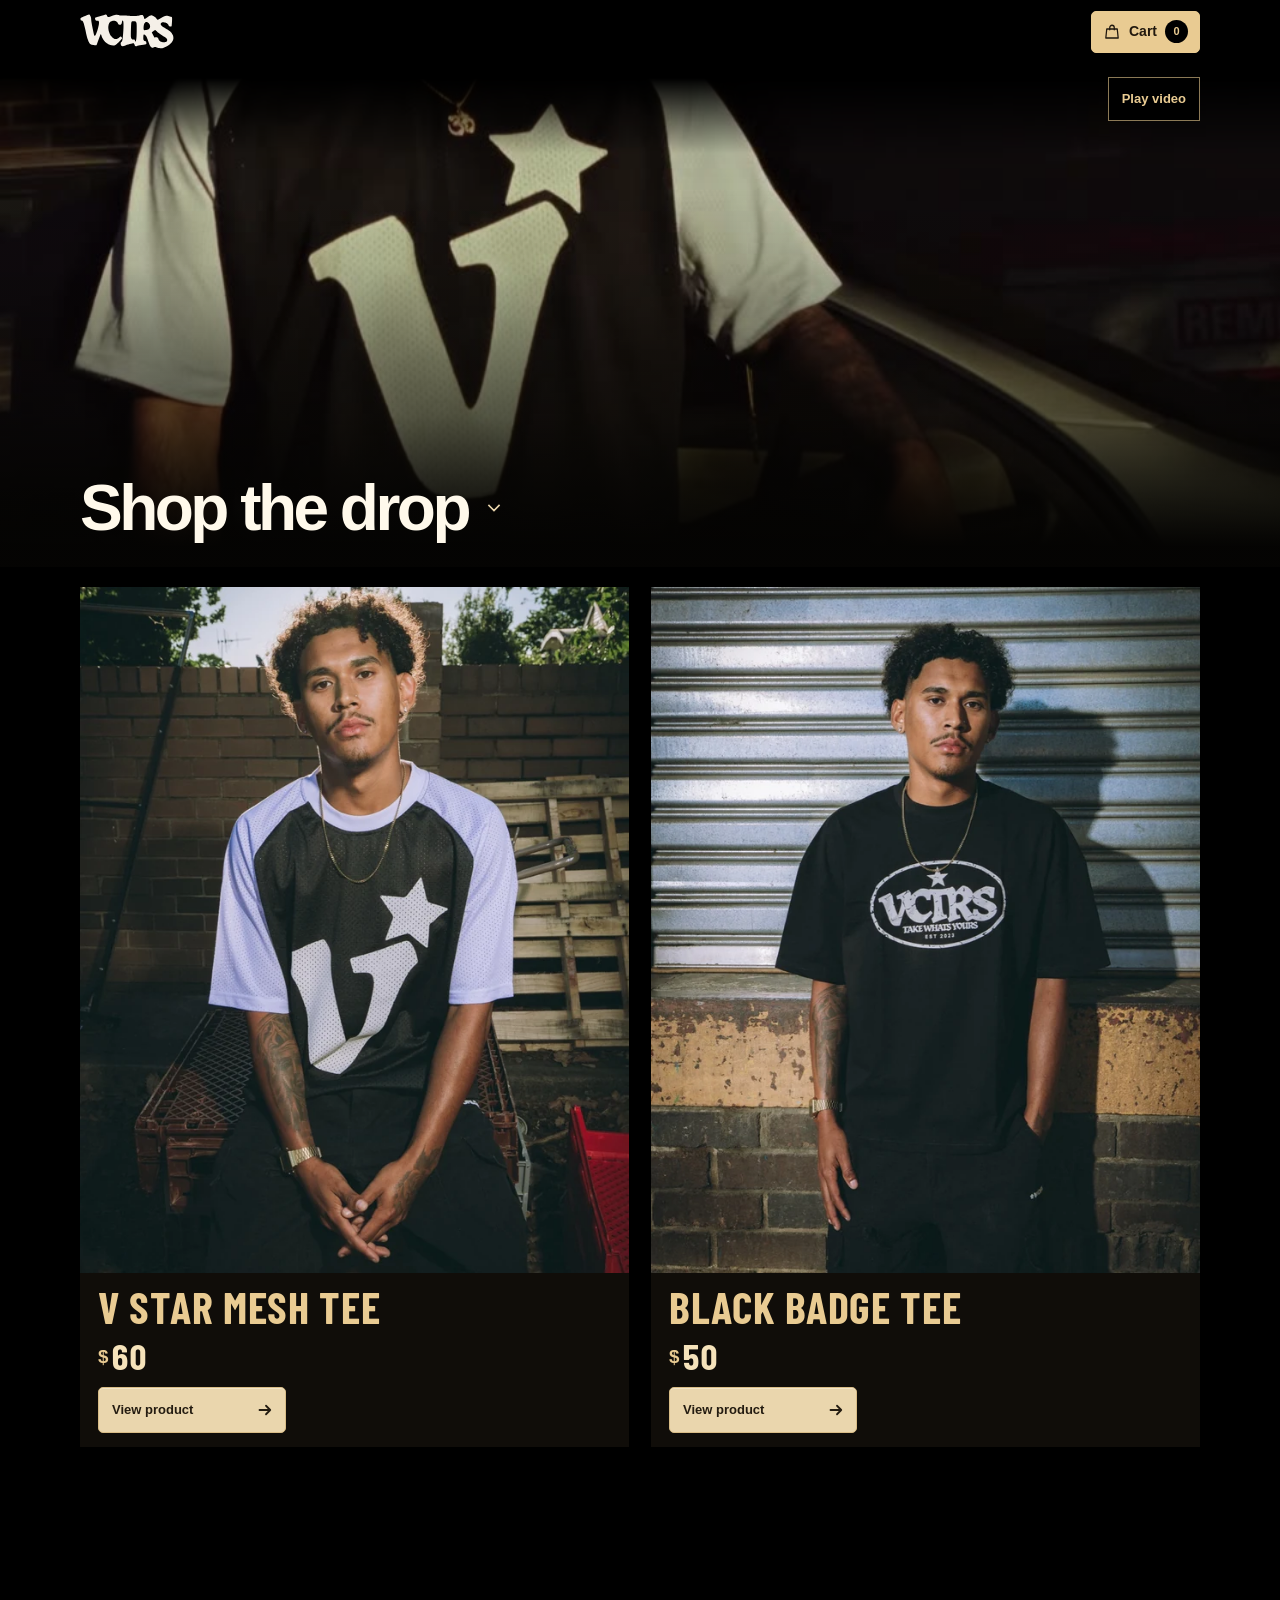
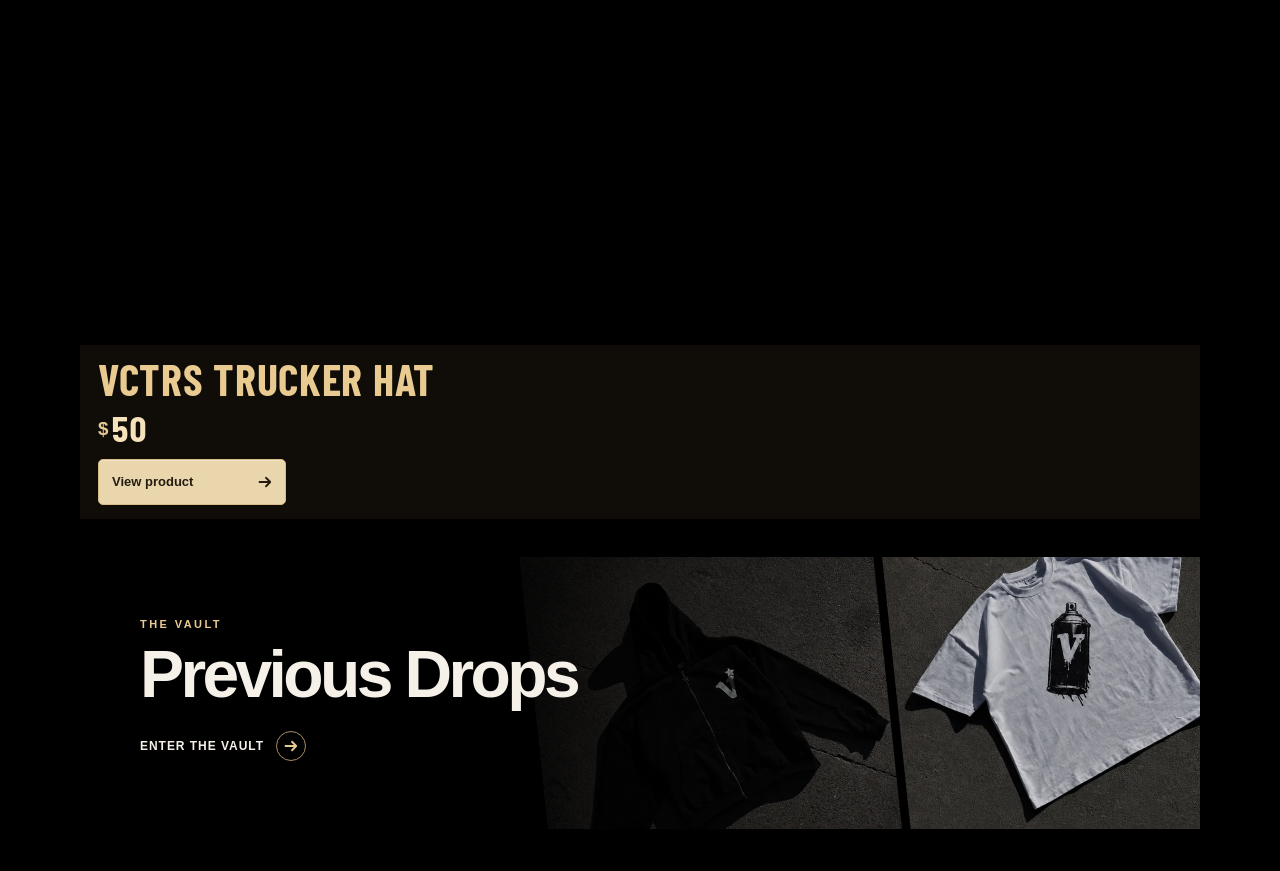
==== tee-peek/index.html @ 98d9f603 "Give product photography and size selection a responsive full-screen layout" ====
<!doctype html>
<html lang="en-AU" class="gold-stamp">
<head>
<meta charset="utf-8">
<meta name="robots" content="noindex, nofollow">
<meta name="viewport" content="width=device-width, initial-scale=1">
<title>VCTRS — Store</title>
<link rel="icon" href="assets/v-star.svg" type="image/svg+xml">
<link rel="stylesheet" href="shop-panels.css?v=35">
<link rel="stylesheet" href="vault-transition.css?v=1">
<link rel="stylesheet" href="vault-shell.css?v=1">
<script src="vault-shell.js?v=1" defer></script>
<style>
:root{color-scheme:dark;--ink:#000;--paper:#f5f0e8;--gold:#e9cb92;--muted:#bdb6a9;--rule:#333}
*{box-sizing:border-box}
body{margin:0;background:var(--ink);color:var(--paper);font:16px/1.4 Arial,sans-serif}
a,button,select{color:inherit}
button,select{font:inherit;cursor:pointer}
button:focus-visible,a:focus-visible,select:focus-visible{outline:2px solid var(--gold);outline-offset:4px}
[hidden]{display:none!important}
#store{--storebar-height:63px}
.store-top{position:sticky;top:0;z-index:3}
.kicker{color:var(--gold);font-size:11px;font-weight:700;letter-spacing:.22em;text-transform:uppercase}
.wrap{width:min(1120px,calc(100% - 48px));margin-inline:auto}
.storebar{min-height:var(--storebar-height);display:flex;align-items:center}
.logo{display:block;flex:none;width:94px;height:35px;background:var(--paper);mask:url('assets/wordmark.svg') center/contain no-repeat}
.campaign{height:clamp(310px,56svh,620px);position:relative;isolation:isolate;overflow:hidden;background:var(--ink)}
.campaign video{position:absolute;inset:0;width:100%;height:100%;object-fit:cover;mask-image:linear-gradient(to bottom,transparent 3%,#000c 18%,#000d 40%,#0009 70%,transparent 96%)}
.campaign-copy{position:relative;z-index:1;height:100%;display:flex;flex-direction:column;align-items:flex-start;justify-content:flex-end;padding-bottom:24px}
.campaign-play{position:absolute;z-index:2;top:14px;right:max(14px,calc((100% - 1120px)/2));min-height:44px;padding:7px 13px;border:1px solid #e9cb9299;background:#000;color:var(--gold);font-size:13px;font-weight:700}
.campaign-play:hover{background:var(--gold);color:#21180e}
h1,h2,h3,p{margin:0}
h1{font:900 clamp(56px,11vw,142px)/.84 Arial,sans-serif;letter-spacing:-.085em;text-transform:uppercase;margin:7px 0 16px;text-shadow:0 2px 20px #0005}
.scroll-link{display:inline-flex;align-items:center;gap:14px;min-height:50px;font-size:11px;font-weight:700;text-decoration:none;text-transform:uppercase;letter-spacing:.16em;padding:0 3px 0 0}
.drop-cue{display:grid;place-items:center;width:45px;height:45px;color:var(--gold)}
.drop-cue svg{width:28px;height:28px;fill:none;stroke:currentColor;stroke-width:2.6;stroke-linecap:square;stroke-linejoin:miter;transform:scaleX(1.35)}
.scroll-link:is(:hover,:focus-visible) .drop-cue{color:#ffe2ac}
@media(prefers-reduced-motion:no-preference){
 body:not(.opening) .drop-cue svg{animation:drop-nudge 820ms ease-out 2}
 @keyframes drop-nudge{0%,100%{transform:translateY(0) scaleX(1.35)}45%{transform:translateY(6px) scaleX(1.5)}}
}
.products{padding:20px 0 38px;scroll-margin-top:66px}
.cards{display:grid;grid-template-columns:repeat(2,minmax(0,1fr));gap:clamp(10px,2vw,22px)}
.card{min-width:0;background:#000;border:0}
.card:last-child{border-bottom:0}
.card[data-product=hat]{grid-column:1/-1}
.photo{display:block;width:100%;height:auto;aspect-ratio:4/5;object-fit:cover;object-position:center 35%;background:#000}
.tee-photos{position:relative;display:block;aspect-ratio:4/5;overflow:hidden;isolation:isolate}
.tee-photos .photo{position:absolute;inset:0;height:100%;opacity:0}
.tee-photos .is-current{opacity:1;z-index:1}
.tee-photos .is-outgoing{z-index:2;animation:tee-fade-out 1.1s ease-in-out both}
@keyframes tee-fade-out{from{opacity:1}to{opacity:0}}
@media(prefers-reduced-motion:reduce){.tee-photos .is-outgoing{animation:none}}
.card[data-product=hat] .photo{aspect-ratio:2.35/1;object-position:center 29%}
.detail{display:block;padding:13px 12px 16px}
.card[data-product=hat] .detail{padding:16px}
.detail .product-name{display:block;font-weight:700;font-size:clamp(15px,3vw,34px);line-height:1.12;letter-spacing:-.025em}
.price{display:block;margin-top:5px;color:var(--gold);font-size:14px}
.footer{padding:0 0 42px;scroll-margin-top:100px}
.vault-link{display:flex;position:relative;isolation:isolate;align-items:center;overflow:hidden;min-height:250px;padding:clamp(24px,5vw,60px);background:#000;text-decoration:none}
.vault-link::after{content:'';position:absolute;inset:0;z-index:-1;background:linear-gradient(90deg,#000 9%,#000000f5 33%,#00000030 75%,#00000026)}
.vault-photos{position:absolute;z-index:-2;inset:-12% -2% -12% 43%;display:grid;grid-template-columns:1fr 1fr;gap:8px;transform:rotate(-6deg) scale(1.08);filter:saturate(.55)}
.vault-photos img{width:100%;height:100%;min-height:0;object-fit:cover;display:block}
.vault-copy{display:grid;justify-items:start;gap:12px}
.vault-copy h2{font-size:clamp(32px,5.5vw,66px);line-height:.92;letter-spacing:-.055em}
.vault-action{display:inline-flex;align-items:center;margin-top:6px;padding:10px 14px;background:var(--gold);color:#21180e;font-size:13px;font-weight:700}
.vault-link:is(:hover,:focus-visible) .vault-action{background:#ffe2ac}
.opener{position:fixed;inset:0;z-index:5;background:#000;transition:opacity .22s ease;display:grid;place-items:center}
.opener.fade{opacity:0;pointer-events:none}
.opener iframe{position:absolute;inset:0;width:100%;height:100%;border:0;pointer-events:none}
body.opening{overflow:hidden}
@media(max-width:650px){
 .wrap{width:calc(100% - 28px)}
 #store{--storebar-height:52px}
 .logo{width:74px;height:28px}
 .campaign{height:clamp(280px,51svh,500px)}
 .campaign-copy{padding-bottom:15px}
 .vault-link{min-height:204px}
 .vault-photos{left:27%;right:-15%}
 .vault-link::after{background:linear-gradient(90deg,#000 3%,#000000e8 31%,#00000045 94%)}
 .card[data-product=hat] .photo{aspect-ratio:4/3}
 .detail{display:block;padding:10px 8px 13px}
}
@media(prefers-reduced-motion:reduce){.opener{transition:none}}

.product-open{display:block;width:100%;padding:0;border:0;background:transparent;text-align:left}
.product-open:hover .photo{filter:brightness(1.08)}
.product-open:focus-visible{outline-offset:-3px}
.view{display:grid;grid-template-columns:minmax(0,1fr) 34px;align-items:stretch;width:min(100%,174px);min-height:36px;margin-top:12px;background:#000;border:1px solid #444;color:var(--gold);font-size:12px;font-weight:700}
.view-label{align-self:center;padding:6px 5px 6px 10px}
.view-icon{display:grid;place-items:center;border-left:1px solid #444;background:#000}
.action-arrow{width:16px;height:16px;fill:none;stroke:currentColor;stroke-width:1.8;stroke-linecap:round;stroke-linejoin:round}
.product-open:is(:hover,:focus-visible) .view{border-color:var(--gold)}
.product-open:is(:hover,:focus-visible) .view-icon{background:#000;border-color:var(--gold);color:var(--gold)}
@media(max-width:650px){
}
</style>
<link rel="stylesheet" href="gold-stamp.css">
<link rel="stylesheet" href="release-preview.css?v=34">
<script>
  if (new URLSearchParams(location.search).get('controls') === 'clean') {
    const styles = document.createElement('link');
    styles.rel = 'stylesheet';
    styles.href = 'product-controls.css?v=38';
    document.head.append(styles);
  }
</script>
</head>
<body>
<svg aria-hidden="true" width="0" height="0" style="position:absolute">
  <symbol id="arrow-right" viewBox="0 0 16 16"><path d="M2.5 8h10.75M9 3.75 13.25 8 9 12.25"/></symbol>
</svg>
<div id="store">
  <div class="store-top">
    <div class="cart-rail wrap">
      <button class="floating-cart" id="floating-cart" type="button" aria-haspopup="dialog" aria-controls="cart-dialog">
        <span class="floating-cart-label">
          <svg viewBox="0 0 24 24" aria-hidden="true"><path d="M5 8h14l1.25 12H3.75L5 8Z"/><path d="M9 9V6a3 3 0 0 1 6 0v3"/></svg>
          <span>Cart</span><span class="floating-cart-count" id="floating-cart-count">0</span>
        </span>
        <span class="floating-cart-subtotal" id="floating-cart-subtotal" hidden></span>
      </button>
    </div>
  </div>
  <header class="storebar wrap">
    <div class="logo" role="img" aria-label="VCTRS"></div>
  </header>
  <main>
    <section class="campaign" aria-labelledby="drop-title">
      <video id="campaign" data-src="assets/optimized/nov7-reel-trimmed-wide.mp4" data-compact-src="assets/optimized/nov7-reel-trimmed-compact.mp4" poster="assets/optimized/nov7-reel-poster.jpg" muted playsinline loop preload="none" aria-hidden="true"></video>
      <button class="campaign-play" type="button" hidden>Play video</button>
      <div class="campaign-copy wrap">
        <h1 id="drop-title"><a class="scroll-link" href="#products">Shop the drop <span class="drop-cue" aria-hidden="true"><svg viewBox="0 0 24 24"><path d="m6 9 6 6 6-6"/></svg></span></a></h1>
      </div>
    </section>
    <section id="products" class="products wrap" aria-label="New drop products">
      <p id="catalog-message" class="catalog-message" role="status" hidden></p>
      <div class="cards">
        <article class="card stamp-card" data-product="mesh">
          <button class="product-open" type="button" aria-label="View V Star Mesh Tee">
            <span class="tee-photos" aria-hidden="true"><img class="photo is-current" src="assets/optimized/mesh-640.webp" srcset="assets/optimized/mesh-640.webp 640w, assets/optimized/mesh.webp 1067w" sizes="(max-width: 650px) calc((100vw - 38px) / 2), 550px" loading="lazy" decoding="async" alt="V Star Mesh Tee with a large V and star on the front" width="1067" height="1600"></span>
            <span class="detail"><span class="product-name">V Star Mesh Tee</span><span class="price"><span class="currency">$</span>60</span><span class="view"><span class="view-depth" aria-hidden="true"></span><span class="view-surface" aria-hidden="true"></span><span class="view-light" aria-hidden="true"></span><span class="view-label">View product</span><span class="view-icon" aria-hidden="true"><svg class="action-arrow"><use href="#arrow-right"/></svg></span></span></span>
          </button>
        </article>
        <article class="card stamp-card" data-product="badge">
          <button class="product-open" type="button" aria-label="View Black Badge Tee">
            <span class="tee-photos" aria-hidden="true"><img class="photo is-current" src="assets/optimized/badge-640.webp" srcset="assets/optimized/badge-640.webp 640w, assets/optimized/badge.webp 1067w" sizes="(max-width: 650px) calc((100vw - 38px) / 2), 550px" loading="lazy" decoding="async" alt="Black Badge Tee with a white VCTRS badge on the chest" width="1067" height="1600"></span>
            <span class="detail"><span class="product-name">Black Badge Tee</span><span class="price"><span class="currency">$</span>50</span><span class="view"><span class="view-depth" aria-hidden="true"></span><span class="view-surface" aria-hidden="true"></span><span class="view-light" aria-hidden="true"></span><span class="view-label">View product</span><span class="view-icon" aria-hidden="true"><svg class="action-arrow"><use href="#arrow-right"/></svg></span></span></span>
          </button>
        </article>
        <article class="card stamp-card" data-product="hat">
          <button class="product-open" type="button" aria-label="View VCTRS Trucker Hat">
            <img class="photo" src="assets/optimized/hat-640.webp" srcset="assets/optimized/hat-640.webp 640w, assets/optimized/hat.webp 1067w" sizes="(max-width: 650px) calc(100vw - 28px), 1120px" loading="lazy" decoding="async" alt="Black VCTRS Trucker Hat with white embroidery" width="1067" height="1600">
            <span class="detail"><span class="product-name">VCTRS Trucker Hat</span><span class="price"><span class="currency">$</span>50</span><span class="view"><span class="view-depth" aria-hidden="true"></span><span class="view-surface" aria-hidden="true"></span><span class="view-light" aria-hidden="true"></span><span class="view-label">View product</span><span class="view-icon" aria-hidden="true"><svg class="action-arrow"><use href="#arrow-right"/></svg></span></span></span>
          </button>
        </article>
      </div>
    </section>
  </main>
  <footer class="footer wrap" id="previous-drops">
    <a class="vault-link" href="vault-preview/index.html?v=2#vault" aria-labelledby="vault-heading vault-action">
      <div class="vault-photos" aria-hidden="true">
        <img src="assets/optimized/vault-hoodie.webp" loading="lazy" alt="">
        <img src="assets/optimized/vault-tee.webp" loading="lazy" alt="">
      </div>
      <div class="vault-copy">
        <p class="kicker">The Vault</p>
        <h2 id="vault-heading">Previous Drops</h2>
        <span class="vault-action" id="vault-action">Enter the Vault <svg class="action-arrow" aria-hidden="true"><use href="#arrow-right"/></svg></span>
      </div>
    </a>
  </footer>
</div>
<dialog id="product-dialog" aria-labelledby="product-name">
  <div class="dialog-bar">
    <form method="dialog"><button class="close" type="submit" aria-label="Close product" autofocus><svg viewBox="0 0 24 24" aria-hidden="true"><path d="m6 6 12 12M18 6 6 18"/></svg></button></form>
  </div>
  <form class="buy" id="buy">
    <div class="dialog-body">
      <div class="gallery" data-auto-gallery tabindex="0" role="group" aria-label="Product photos. Swipe or use the left and right arrow keys to browse.">
        <div class="gallery-stage">
          <img class="gallery-photo" id="gallery-photo" alt="" width="1067" height="1600" draggable="false">
        </div>
      </div>
      <div class="buy-details">
        <div><h2 id="product-name"></h2><p id="product-price" class="price"></p></div>
        <fieldset id="size-field" class="size-field">
          <legend>Size</legend>
          <div class="size-options" id="size-options"></div>
        </fieldset>
        <p id="product-fit" class="product-fit" hidden></p>
        <div class="buy-quantity">
          <span id="quantity-label">Quantity</span>
          <div class="quantity-stepper" role="group" aria-labelledby="quantity-label">
            <button class="step-btn" id="qty-minus" type="button" aria-label="Decrease quantity" disabled>−</button>
            <output id="qty-value" aria-label="Quantity">1</output>
            <button class="step-btn" id="qty-plus" type="button" aria-label="Increase quantity" disabled>+</button>
          </div>
        </div>
        <p class="stock-note" id="stock-note" role="status"></p>
      </div>
    </div>
    <div class="dialog-actions">
      <button class="add" type="submit" disabled><span class="add-main"><svg viewBox="0 0 24 24" aria-hidden="true"><path d="M5 8h14l1.25 12H3.75L5 8Z"/><path d="M9 9V6a3 3 0 0 1 6 0v3"/></svg><span id="add-label">Choose a size</span></span><span id="add-total"></span></button>
    </div>
  </form>
</dialog>
<dialog id="cart-dialog" class="cart" aria-labelledby="cart-title">
  <div class="dialog-bar">
    <div><h2 id="cart-title">Your cart</h2><p class="checkout-note" id="cart-count"></p></div>
    <form method="dialog"><button class="close" type="submit" aria-label="Close cart" autofocus><svg viewBox="0 0 24 24" aria-hidden="true"><path d="m6 6 12 12M18 6 6 18"/></svg></button></form>
  </div>
  <div class="bag-body">
    <p class="cart-feedback" id="cart-feedback" role="status" hidden></p>
    <ul class="bag-list" id="bag-list"></ul>
    <div class="bag-empty" id="bag-empty"><strong>Your cart is empty.</strong><p>Browse the drop to add something to your cart.</p></div>
  </div>
  <div class="cart-actions">
    <dl class="bag-totals" id="bag-totals" hidden>
      <div><dt>Subtotal</dt><dd id="subtotal"></dd></div>
      <div><dt>Australian shipping</dt><dd id="cart-shipping"></dd></div>
      <div class="order-total"><dt><strong>Estimated total (AUD)</strong></dt><dd><strong id="total"></strong></dd></div>
    </dl>
    <button class="checkout-button" id="checkout-start" type="button" hidden><span>Continue to checkout</span></button>
    <form method="dialog"><button class="keep-shopping" id="cart-continue" type="submit">Browse the drop</button></form>
  </div>
</dialog>
<dialog id="checkout-dialog" aria-labelledby="checkout-title">
  <div class="dialog-bar">
    <h2 id="checkout-title">Checkout</h2>
    <form method="dialog"><button class="close" type="submit" aria-label="Close checkout" autofocus><svg viewBox="0 0 24 24" aria-hidden="true"><path d="m6 6 12 12M18 6 6 18"/></svg></button></form>
  </div>
  <form class="checkout-stage" id="checkout-form" method="post">
    <div class="checkout-body">
      <p id="checkout-preview-note" class="catalog-message" hidden>Test checkout. Use sample details and do not transfer money.</p>
      <div class="checkout-grid">
        <div id="checkout-delivery">
          <p class="kicker">Step 1 of 3</p>
          <h3 class="checkout-heading" id="delivery-heading" tabindex="-1">Delivery details</h3>
          <p class="checkout-note">We ship within Australia. Review your order, then pay by bank transfer.</p>
          <fieldset class="checkout-fields" aria-label="Contact">
            <legend>Contact</legend>
            <label class="full-field">Full name<input name="name" autocomplete="name" maxlength="120" required></label>
            <label>Email<input name="email" type="email" autocomplete="email" maxlength="254" required></label>
            <label>Mobile number<input name="phone" type="tel" autocomplete="tel" maxlength="30" required></label>
          </fieldset>
          <fieldset class="checkout-fields" aria-label="Shipping address">
            <legend>Shipping address</legend>
            <label class="full-field">Street address<input name="address1" autocomplete="shipping street-address" maxlength="160" required></label>
            <label class="full-field">Suburb or town<input name="city" autocomplete="shipping address-level2" maxlength="100" required></label>
            <label>State or territory<select name="state" autocomplete="shipping address-level1" required>
              <option value="">Select</option><option value="ACT">ACT</option><option value="NSW">NSW</option><option value="NT">NT</option><option value="QLD">QLD</option><option value="SA">SA</option><option value="TAS">TAS</option><option value="VIC">VIC</option><option value="WA">WA</option>
            </select></label>
            <label>Postcode<input name="postcode" autocomplete="shipping postal-code" inputmode="numeric" pattern="[0-9]{4}" maxlength="4" required></label>
          </fieldset>
        </div>
        <section id="checkout-review-details" hidden aria-labelledby="review-heading">
          <p class="kicker">Step 2 of 3</p>
          <h3 class="checkout-heading" id="review-heading" tabindex="-1">Review your order</h3>
          <p class="checkout-note">Check your delivery details and total before placing your order.</p>
          <p class="review-contact" id="review-contact"></p>
          <p class="review-contact" id="review-address"></p>
          <button class="checkout-back" id="edit-delivery" type="button">Edit delivery details</button>
        </section>
        <section id="checkout-payment" hidden aria-labelledby="payment-heading">
          <p class="kicker">Step 3 of 3</p>
          <h3 class="checkout-heading" id="payment-heading" tabindex="-1">PAY NOW</h3>
          <p class="checkout-note" id="payment-instructions">Make your bank transfer now. Then return here and confirm.</p>
          <dl class="transfer-details" id="checkout-bank"></dl>
          <p class="checkout-note" id="payment-hold" hidden></p>
          <p class="checkout-note" id="payment-copy-message" role="status"></p>
          <p class="checkout-note">Your order is submitted only after you press the button below. We’ll check the deposit before shipping.</p>
        </section>
        <section id="checkout-complete" hidden aria-labelledby="complete-heading">
          <p class="kicker">Order submitted</p>
          <h3 class="checkout-heading" id="complete-heading" tabindex="-1">Thank you.</h3>
          <p class="checkout-note" id="complete-message"></p>
        </section>
        <div class="checkout-summary">
          <h3 class="checkout-heading">Your bag</h3>
          <ul class="checkout-items" id="checkout-items"></ul>
          <label class="coupon-label" for="checkout-coupon">Coupon code</label>
          <div class="coupon-entry">
            <input id="checkout-coupon" type="text" maxlength="64" autocomplete="off" autocapitalize="none" spellcheck="false" placeholder="Enter code">
            <button type="button" id="apply-coupon">Apply</button>
          </div>
          <p id="coupon-message" class="checkout-note" role="status"></p>
          <dl class="bag-totals" id="checkout-totals" hidden>
            <div><dt>Subtotal</dt><dd id="checkout-subtotal"></dd></div>
            <div><dt>Shipping</dt><dd id="checkout-shipping"></dd></div>
            <div class="order-total"><dt><strong>Total (AUD)</strong></dt><dd><strong id="checkout-total"></strong></dd></div>
          </dl>
          <div class="payment-method">
            <strong>Bank transfer</strong>
            <p class="checkout-note">Next, we’ll show the account details and your unique payment reference. We’ll ship after we confirm the deposit.</p>
          </div>
        </div>
      </div>
    </div>
    <div class="cart-actions">
      <p id="checkout-message" class="checkout-note" role="status"></p>
      <button class="checkout-back" id="resume-payment" type="button" hidden>Retry payment details</button>
      <label class="payment-confirm" hidden><input id="payment-confirm" type="checkbox" disabled><span>I confirm I’ve sent the bank transfer.</span></label>
      <button class="checkout-button" id="place-order" type="submit" disabled><span id="place-order-label">Review order</span><span id="place-order-total"></span></button>
      <button class="checkout-back" id="checkout-back" type="button">Back to cart</button>
    </div>
  </form>
</dialog>
<div class="opener" hidden>
</div>
<script>
const opener = document.querySelector('.opener');
const messageOrigin = location.protocol === 'file:' ? '*' : location.origin;
const openerOrigin = location.protocol === 'file:' ? 'null' : location.origin;
const campaign = document.querySelector('#campaign');
const campaignPlay = document.querySelector('.campaign-play');
const store = document.querySelector('#store');
const reducedMotion = matchMedia('(prefers-reduced-motion: reduce)');
const inDevicePreview = new URLSearchParams(location.search).has('device');
let endingTimer;
let stallTimer;
let openerFrame;
let campaignAttempt = 0;
let campaignStartTimer;

const archiveLink = document.querySelector('.vault-link');
if (inDevicePreview) archiveLink.href = 'vault-preview/index.html?device=1&v=2#vault';
function hideCampaignPlay(){
  clearTimeout(campaignStartTimer);
  if (document.activeElement === campaignPlay) {
    document.querySelector('.scroll-link').focus({preventScroll:true});
  }
  campaignPlay.hidden = true;
}
const connection = navigator.connection;
function prefersStaticMedia() {
  return reducedMotion.matches || Boolean(connection?.saveData);
}
const constrainedConnection = connection?.saveData || /(^|-)2g$|^3g$/.test(connection?.effectiveType || '');
function playCampaign(){
  if (document.hidden || document.body.classList.contains('vault-open')) return;
  if (!campaign.getAttribute('src')) {
    const useCompactVideo = constrainedConnection || matchMedia('(max-width: 650px)').matches;
    campaign.src = useCompactVideo ? campaign.dataset.compactSrc : campaign.dataset.src;
  }
  const attempt = ++campaignAttempt;
  clearTimeout(campaignStartTimer);
  function offerPlay(){
    if (attempt !== campaignAttempt) return;
    clearTimeout(campaignStartTimer);
    campaignPlay.hidden = false;
  }
  // Safari can require a tap, even for muted inline video in Low Power Mode.
  campaignStartTimer = setTimeout(offerPlay, 4000);
  campaign.play().then(() => {
    if (attempt === campaignAttempt) hideCampaignPlay();
  }).catch(offerPlay);
}
campaignPlay.addEventListener('click', playCampaign);
function revealStore(){
  if (opener.hidden || opener.classList.contains('fade')) return;
  clearTimeout(stallTimer);
  store.hidden = false;
  opener.classList.add('fade');
  document.body.classList.remove('opening');
  store.inert = false;
  endingTimer = setTimeout(() => {
    opener.hidden = true;
    openerFrame?.remove();
    openerFrame = undefined;
  }, 230);
  playCampaign();
}
function playOpening(){
  clearTimeout(endingTimer);
  clearTimeout(stallTimer);
  window.scrollTo(0,0);
  campaignAttempt++;
  hideCampaignPlay();
  campaign.pause();
  opener.hidden = false;
  opener.classList.remove('fade');
  document.body.classList.add('opening');
  store.inert = true;
  store.hidden = true;
  openerFrame?.remove();
  openerFrame = document.createElement('iframe');
  openerFrame.title = 'VCTRS opening film';
  openerFrame.tabIndex = -1;
  openerFrame.setAttribute('aria-hidden', 'true');
  openerFrame.allow = 'autoplay';
  openerFrame.src = 'original-opener.html?embedded=1';
  opener.prepend(openerFrame);
  stallTimer = setTimeout(revealStore, 18000);
}
window.addEventListener('message', event => {
  if (!openerFrame || event.source !== openerFrame.contentWindow || event.origin !== openerOrigin || opener.classList.contains('fade')) return;
  if (event.data?.type === 'vctrs-opener-ready') {
    openerFrame.contentWindow.postMessage({type:'vctrs-opener-start'}, messageOrigin);
  } else if (event.data?.type === 'vctrs-opener-complete') {
    revealStore();
  }
});
if (!reducedMotion.matches && !inDevicePreview && !location.hash) playOpening();
else if (location.hash !== '#vault') playCampaign();
window.addEventListener('vctrs-vault-visibility', event => {
  if (event.detail.active) campaign.pause();
  else if (campaignVisible) playCampaign();
});
let campaignVisible = true;
if ('IntersectionObserver' in window) {
  new IntersectionObserver(entries => {
    campaignVisible = entries[0].isIntersecting;
    if (!campaignVisible) campaign.pause();
    else if (opener.hidden) playCampaign();
  }, {threshold: 0}).observe(campaign);
}
document.addEventListener('visibilitychange', () => {
  if (document.hidden) campaign.pause();
  else if (campaignVisible && opener.hidden) playCampaign();
});
</script>
<script src="shop.js?v=37"></script>
</body>
</html>
---- tee-peek/shop-panels.css ----
#product-dialog,
#cart-dialog,
#checkout-dialog {
  --panel: #000;
  --inset: #000;
  --edge: #333;
  --panel-pad: clamp(18px, 3vw, 30px);
  width: min(900px, calc(100% - 36px));
  max-height: calc(100dvh - 36px);
  padding: 0;
  overflow: hidden;
  border: 1px solid #000;
  border-radius: 10px;
  background: var(--panel);
  color: var(--paper);
  box-shadow: 0 18px 70px #0008;
}

#product-dialog[open],
#cart-dialog[open],
#checkout-dialog[open] {
  display: flex;
  flex-direction: column;
}

dialog::backdrop { background: #000b; }
body:has(dialog[open]) { overflow: hidden; }

.dialog-bar {
  display: flex;
  flex: none;
  align-items: center;
  justify-content: space-between;
  gap: 12px;
  padding: 9px var(--panel-pad);
  border-bottom: 1px solid var(--edge);
}

.dialog-bar h2 { font-size: 22px; letter-spacing: -.035em; }

.close,
.gallery-nav,
.step-btn {
  display: grid;
  place-items: center;
  padding: 0;
  border: 1px solid var(--edge);
  background: var(--inset);
  color: var(--paper);
}

.close,
.gallery-nav { width: 44px; height: 44px; border-radius: 50%; }
.close { font-size: 25px; line-height: 1; }
.close:hover,
.gallery-nav:hover,
.step-btn:not(:disabled):hover { border-color: var(--gold); color: var(--gold); }

.buy { display: flex; flex-direction: column; min-height: 0; }

.dialog-body {
  display: grid;
  grid-template-columns: minmax(0, 1.15fr) minmax(0, 1fr);
  gap: var(--panel-pad);
  padding: var(--panel-pad);
  min-height: 0;
  overflow: auto;
  overscroll-behavior: contain;
  scrollbar-color: var(--edge) var(--panel);
}

.gallery { min-width: 0; }
.gallery-stage { position: relative; width: min(100%, max(240px, calc((100dvh - 330px) * 2 / 3))); aspect-ratio: 2 / 3; margin-inline: auto; overflow: hidden; background: #000; touch-action: pan-y; }
.gallery-photo { position: absolute; inset: 0; display: block; width: 100%; height: 100%; object-fit: contain; user-select: none; }
.gallery-meta { display: flex; flex-wrap: wrap; align-items: center; justify-content: center; gap: 12px; margin-top: 12px; }
.gallery-controls { display: flex; flex: none; order: 2; align-items: center; justify-content: center; gap: 8px; }
.gallery-nav { position: static; flex: none; background: #000; }
#gallery-prev svg { transform: rotate(180deg); }
.gallery-count { min-width: 30px; text-align: center; color: var(--muted); font-size: 12px; font-variant-numeric: tabular-nums; white-space: nowrap; }

.buy-details { align-self: center; display: grid; gap: 16px; min-width: 0; }
.buy-details h2 { font-size: clamp(26px, 4vw, 42px); letter-spacing: -.055em; line-height: 1.02; }
.buy-details .price { margin-top: 6px; font-size: 19px; }
.size-field { min-width: 0; margin: 0; padding: 0; border: 0; }
.size-field legend,
.buy-quantity > span { font-size: 13px; font-weight: 700; }
.size-field legend { margin-bottom: 8px; padding: 0; }
.size-options { display: flex; flex-wrap: wrap; gap: 7px; }

.size-option {
  position: relative;
  display: inline-grid;
  place-items: center;
  min-width: 46px;
  min-height: 44px;
  padding: 5px 10px;
  border: 1px solid var(--edge);
  background: var(--inset);
  font-size: 14px;
  font-weight: 700;
  cursor: pointer;
}

.size-option input { position: absolute; width: 1px; height: 1px; clip-path: inset(50%); }
.size-option:has(input:checked) { border-color: var(--gold); background: var(--gold); color: #21180e; }
.size-option:has(input:focus-visible) { outline: 2px solid var(--gold); outline-offset: 3px; }
.size-option:has(input:disabled) { border-style: dashed; color: var(--muted); text-decoration: line-through; cursor: default; }
.product-fit { width: fit-content; padding: 6px 10px; border: 1px solid var(--edge); color: var(--gold); font-size: 13px; }
.buy-quantity { display: flex; align-items: center; gap: 12px; justify-content: space-between; }

.quantity-stepper {
  display: inline-grid;
  grid-template-columns: 42px minmax(32px, auto) 42px;
  align-items: stretch;
  border: 1px solid var(--edge);
  background: var(--inset);
}

.quantity-stepper .step-btn { min-height: 42px; border: 0; border-radius: 0; font-size: 21px; line-height: 1; }
.step-btn:disabled { color: #828282; cursor: default; }
.quantity-stepper output { display: grid; place-items: center; padding: 0 5px; border-inline: 1px solid var(--edge); font-size: 14px; font-variant-numeric: tabular-nums; }
.stock-note { min-height: 1.3em; color: var(--muted); font-size: 12px; }

.dialog-actions {
  display: grid;
  flex: none;
  grid-template-columns: minmax(0, 1.15fr) minmax(0, 1fr);
  align-items: center;
  gap: var(--panel-pad);
  padding: 11px var(--panel-pad);
  border-top: 1px solid var(--edge);
  background: var(--panel);
}

.cart-actions .note { color: var(--muted); font-size: 12px; }
.dialog-actions .add { grid-column: 2; }

.add,
.keep-shopping,
.checkout-button {
  display: flex;
  align-items: center;
  justify-content: space-between;
  gap: 12px;
  width: 100%;
  min-height: 48px;
  padding: 9px 14px;
  border: 1px solid var(--gold);
  background: var(--gold);
  color: #21180e;
  font-size: 14px;
  font-weight: 700;
  text-align: left;
}

.add:not(:disabled):hover,
.keep-shopping:hover,
.checkout-button:hover { background: #ffe2ac; }
.add:disabled { border-color: var(--edge); background: #000; color: var(--muted); cursor: default; }
#add-total { white-space: nowrap; font-variant-numeric: tabular-nums; }

#cart-dialog,
#checkout-dialog { width: min(490px, calc(100% - 24px)); }
.bag-body { min-height: 0; overflow: auto; overscroll-behavior: contain; padding: 16px var(--panel-pad); scrollbar-color: var(--edge) var(--panel); }
.cart-feedback { margin: 0 0 10px; padding: 8px 10px; border-left: 2px solid var(--gold); background: #000; color: var(--gold); font-size: 13px; }
.bag-list { margin: 0; padding: 0; list-style: none; }

.cart-item {
  display: grid;
  grid-template-columns: 55px minmax(0, 1fr) auto;
  grid-template-areas: "photo main total" "photo controls controls";
  align-items: start;
  gap: 8px 11px;
  padding: 12px 0;
  border-bottom: 1px solid var(--edge);
}

.cart-photo { grid-area: photo; width: 55px; height: 70px; object-fit: cover; object-position: center 35%; }
.cart-item-main { grid-area: main; min-width: 0; display: grid; gap: 2px; }
.cart-item-name { font-size: 14px; line-height: 1.15; }
.cart-variant { color: var(--muted); font-size: 12px; }
.cart-item-controls { grid-area: controls; display: flex; flex-wrap: wrap; align-items: center; gap: 6px 10px; }
.cart-item-total { grid-area: total; color: var(--gold); font-size: 14px; white-space: nowrap; }
.bag-remove { min-height: 42px; padding: 5px 4px; border: 0; background: transparent; color: var(--muted); text-decoration: underline; text-underline-offset: 3px; font-size: 12px; }
.bag-remove:hover { color: var(--paper); }
.bag-empty { display: grid; gap: 5px; padding: 12px 0; color: var(--muted); }
.bag-empty strong { color: var(--paper); }
#bag-totals { margin: 0 0 5px; text-align: left; }
.review-contact { margin: 12px 0; white-space: pre-line; overflow-wrap: anywhere; }
.bag-totals { display: grid; gap: 7px; margin: 17px 0 0; font-size: 14px; }
.bag-totals div { display: flex; justify-content: space-between; gap: 12px; }
.bag-totals dd { margin: 0; font-variant-numeric: tabular-nums; }
.bag-totals .order-total { padding-top: 9px; border-top: 1px solid var(--edge); font-size: 17px; }
.cart-actions { flex: none; display: grid; gap: 7px; padding: 11px var(--panel-pad); border-top: 1px solid var(--edge); text-align: center; }
.keep-shopping { justify-content: center; }
.cart-actions:has(#checkout-start:not([hidden])) .keep-shopping,
.checkout-back {
  display: block;
  width: 100%;
  min-height: 42px;
  padding: 7px 10px;
  border: 1px solid var(--edge);
  background: transparent;
  color: var(--paper);
  font-size: 13px;
  font-weight: 700;
  text-align: center;
}

.cart-actions:has(#checkout-start:not([hidden])) .keep-shopping:hover,
.checkout-back:hover { border-color: var(--gold); color: var(--gold); }

.cart-rail { position: relative; height: 0; }

.floating-cart {
  position: absolute;
  top: calc((var(--storebar-height) - 42px) / 2);
  right: 0;
  display: inline-flex;
  align-items: stretch;
  min-height: 42px;
  padding: 0;
  overflow: hidden;
  border: 1px solid var(--gold);
  border-radius: 5px;
  background: var(--gold);
  color: #21180e;
  font-size: 14px;
  font-weight: 700;
  box-shadow: 0 5px 20px #0009;
}

.floating-cart:hover { background: #ffe2ac; }
.floating-cart-label { display: inline-flex; align-items: center; gap: 8px; padding: 8px 11px; }
.floating-cart-label svg { width: 18px; height: 18px; fill: none; stroke: currentColor; stroke-width: 1.7; stroke-linecap: round; stroke-linejoin: round; }
.floating-cart-count { display: grid; place-items: center; min-width: 23px; min-height: 23px; padding-inline: 4px; border-radius: 50%; background: #000; color: var(--gold); font-size: 11px; font-variant-numeric: tabular-nums; }
.floating-cart-subtotal { display: grid; align-content: center; padding: 7px 10px; border-left: 1px solid #0003; background: #0001; font-variant-numeric: tabular-nums; }
body.opening:not(.film-timed-header) .floating-cart,
body:has(dialog[open]) .floating-cart { visibility: hidden; }

.checkout-stage { display: flex; flex-direction: column; min-height: 0; }
.checkout-body { min-height: 0; padding: 17px var(--panel-pad); overflow: auto; overscroll-behavior: contain; }
.checkout-heading { margin-top: 4px; font-size: 24px; letter-spacing: -.035em; line-height: 1.15; }
.checkout-items { display: grid; margin: 10px 0 0; padding: 0; list-style: none; }
.checkout-line { display: flex; justify-content: space-between; align-items: start; gap: 10px; padding: 10px 0; border-bottom: 1px solid var(--edge); font-size: 14px; }
.checkout-line-detail { min-width: 0; }
.checkout-line-variant { display: block; margin-top: 2px; color: var(--muted); font-size: 12px; }
.checkout-line-total { color: var(--gold); white-space: nowrap; }
.checkout-note { color: var(--muted); font-size: 13px; }

@media (max-width: 650px) {
  #product-dialog,
  #cart-dialog,
  #checkout-dialog {
    --panel-pad: 14px;
    width: 100%;
    max-width: none;
    max-height: calc(100dvh - 14px);
    margin: auto 0 0;
    border-radius: 14px 14px 0 0;
  }

  .dialog-bar { padding-block: 5px; }
  .dialog-body { grid-template-columns: minmax(0, 1fr); gap: 13px; padding-block: 10px 13px; }
  .gallery-stage { width: min(100%, 340px); }
  .buy-details { gap: 10px; }
  .buy-details .price { font-size: 17px; }
  .dialog-actions { grid-template-columns: minmax(0, 1fr); gap: 5px; padding-block: 8px max(8px, env(safe-area-inset-bottom)); }
  .dialog-actions .add { grid-column: 1; }
  .cart-actions { padding-bottom: max(11px, env(safe-area-inset-bottom)); }
}

#checkout-dialog { width: min(800px, calc(100% - 24px)); }
.checkout-grid {
  display: grid;
  grid-template-columns: minmax(0, 1.15fr) minmax(0, 1fr);
  align-items: start;
  gap: var(--panel-pad);
}
.checkout-fields {
  display: grid;
  grid-template-columns: repeat(2, minmax(0, 1fr));
  gap: 12px;
  min-width: 0;
  margin: 14px 0 0;
  padding: 0;
  border: 0;
}
.checkout-fields label,
.coupon-label { display: grid; gap: 5px; font-size: 13px; font-weight: 700; }
.checkout-fields .full-field { grid-column: 1 / -1; }
.checkout-fields label small { font-size: 12px; font-weight: 400; color: var(--muted); }
.checkout-fields input,
.checkout-fields select,
.coupon-entry input {
  min-width: 0;
  width: 100%;
  min-height: 44px;
  padding: 8px 10px;
  border: 1px solid var(--edge);
  background: var(--inset);
  color: var(--paper);
  font: 16px Arial, sans-serif;
}
.checkout-fields :is(input,select):focus,
.coupon-entry input:focus {
  outline: 2px solid var(--gold);
  outline-offset: 2px;
}
.checkout-summary { padding: 14px; border: 1px solid var(--edge); background: var(--inset); }
.coupon-label { margin-top: 15px; }
.coupon-entry { display: grid; grid-template-columns: minmax(0, 1fr) auto; gap: 7px; margin-top: 5px; }
.coupon-entry button {
  min-height: 44px;
  padding: 8px 12px;
  border: 1px solid var(--edge);
  background: var(--panel);
  color: var(--gold);
  font-size: 13px;
  font-weight: 700;
}
.coupon-entry button:not(:disabled):hover { border-color: var(--gold); }
.checkout-button:disabled, .coupon-entry button:disabled { opacity: .65; cursor: default; }
#coupon-message { margin-top: 6px; }
#checkout-message { color: var(--gold); }
#checkout-message:empty, #coupon-message:empty { display: none; }
.payment-method { margin-top: 16px; padding-top: 10px; border-top: 1px solid var(--edge); font-size: 14px; }
.payment-method p { margin-top: 4px; }
.catalog-message { margin-bottom: 14px; padding: 10px 12px; border: 1px solid var(--rule); color: var(--gold); font-size: 14px; }
@media (max-width: 650px) {
  #checkout-dialog { width: 100%; }
  .checkout-grid { grid-template-columns: minmax(0, 1fr); gap: 20px; }
  .checkout-body { padding-block: 12px; }
}

/* Keep the complete product choice in one phone viewport. */
@media (max-width: 650px), (max-height: 500px) {
  #product-dialog { --panel-pad: 14px; max-height: calc(100dvh - 14px); }
  #product-dialog .dialog-bar { padding-block: 5px; }
  #product-dialog .dialog-body { gap: 8px; padding-block: 8px; }
  #product-dialog .gallery { --gallery-h: clamp(120px, calc(100dvh - 360px - env(safe-area-inset-bottom)), 480px); display: grid; grid-template-columns: minmax(0, 1fr); gap: 8px; align-items: center; }
  #product-dialog .gallery-stage { grid-column: 1; grid-row: 1; width: min(100%, calc(var(--gallery-h) * 2 / 3)); height: auto; }
  #product-dialog .gallery-meta { display: contents; }
  #product-dialog .gallery-controls { grid-column: 1 / -1; grid-row: 2; }
  #product-dialog .buy-details { gap: 6px; align-self: center; }
  #product-dialog .buy-details > div:first-child { display: flex; align-items: baseline; justify-content: space-between; gap: 8px; }
  #product-dialog .buy-details h2 { font-size: clamp(20px, 5.5vw, 24px); line-height: 1.1; }
  #product-dialog .buy-details .price { margin: 0; white-space: nowrap; font-size: 17px; }
  #product-dialog .size-field legend { position: absolute; width: 1px; height: 1px; overflow: hidden; clip-path: inset(50%); }
  #product-dialog .size-options { gap: 6px; }
  #product-dialog .size-options::before { content: 'Size'; align-self: center; margin-right: 3px; font-size: 12px; font-weight: 700; }
  #product-dialog .size-option { min-width: 44px; min-height: 44px; padding: 4px 8px; }
  #product-dialog .stock-note { font-size: 11px; }
  #product-dialog .dialog-actions { padding-block: 6px max(6px, env(safe-area-inset-bottom)); }
  #product-dialog .add { min-height: 44px; }
  #product-dialog .product-fit { margin: 0; padding-block: 3px; }
}
@media (min-width: 501px) and (max-height: 500px) and (orientation: landscape) {
  #product-dialog .dialog-body { grid-template-columns: minmax(0, 1fr) minmax(0, 1fr); gap: 16px; }
  #product-dialog .gallery { --gallery-h: clamp(100px, calc(100dvh - 210px), 220px); }
  #product-dialog .dialog-actions { padding-block: 6px; }
  #product-dialog .buy-details h2 { font-size: 20px; }
}

/* Rounded controls keep the original product and touch-target dimensions. */
#product-dialog .dialog-bar { position: absolute; top: 8px; right: 8px; z-index: 3; padding: 0; border: 0; }
:is(#product-dialog, #checkout-dialog, #cart-dialog) .close { display: grid; place-items: center; border: 3px solid #d9b575; background: #18130b; color: #e9cb92; box-shadow: 0 -1px 0 1px #f6e1b8, 0 2px 0 1px #6a4b1f, inset 0 2px 5px #000, 0 5px 9px #0009; transition: transform 120ms ease, filter 120ms ease; }
:is(#product-dialog, #checkout-dialog, #cart-dialog) .close svg { width: 18px; height: 18px; fill: none; stroke: currentColor; stroke-width: 1.8; }
:is(#product-dialog, #checkout-dialog, #cart-dialog) .close:hover { color: #e9cb92; border-color: #d9b575; filter: brightness(1.08); }
:is(#product-dialog, #checkout-dialog, #cart-dialog) .close:active { transform: translateY(2px); }
:is(#product-dialog, #checkout-dialog, #cart-dialog) .close:focus-visible { outline: 2px solid #e9cb92; outline-offset: 4px; }
@media (prefers-reduced-motion: reduce) { :is(#product-dialog, #checkout-dialog, #cart-dialog) .close { transition: none; } }
#product-dialog .gallery-nav { border-color: transparent; background: transparent; }
#product-dialog .size-option { border-color: #555; border-radius: 8px; background: #000; color: #ccc; font-weight: 400; }
#product-dialog .size-option:has(input:checked) { border-color: var(--gold); color: var(--gold); background: #000; }
#product-dialog .size-option:has(input:disabled) { color: #666; }
#product-dialog .size-option:has(input:focus-visible) { outline: 2px solid var(--gold); outline-offset: 2px; }
#product-dialog .buy-quantity { display: grid; grid-template-columns: auto; justify-content: end; gap: 0; }
#product-dialog .buy-quantity > span { text-align: center; font-size: 11px; font-weight: 400; line-height: 1; letter-spacing: .12em; text-transform: uppercase; color: var(--muted); }
#product-dialog .quantity-stepper { border-color: transparent; background: transparent; }
#product-dialog .quantity-stepper .step-btn { border: 1px solid var(--gold); border-radius: 50%; background: var(--gold); color: #21180e; font-weight: 400; }
#product-dialog .quantity-stepper .step-btn:disabled { opacity: .45; }
#product-dialog .quantity-stepper .step-btn:not(:disabled):hover { border-color: #ffe2ac; background: #ffe2ac; color: #21180e; }
#product-dialog .quantity-stepper .step-btn:focus-visible { outline: 2px solid var(--gold); outline-offset: 3px; }
#product-dialog .quantity-stepper output { border-color: transparent; }
#product-dialog .product-fit { border-color: transparent; color: var(--muted); }
#product-dialog .dialog-actions { border-color: transparent; padding-bottom: max(14px, calc(env(safe-area-inset-bottom) + 8px)); }
#product-dialog .add { border-radius: 4px; }
#product-dialog .add-main { display: inline-flex; align-items: center; gap: 9px; }
#product-dialog .add-main svg { width: 18px; height: 18px; fill: none; stroke: currentColor; stroke-width: 1.6; }
#product-dialog #add-total { font-weight: 400; }

@media (min-width: 501px) and (max-height: 500px) and (orientation: landscape) {
  #product-dialog .dialog-bar { left: 8px; right: auto; }
}

/* A little breathing room below the product name and price. */
#product-dialog .size-field { margin-top: 18px; }

/* Suppress Android browser tap flash on photos; keep keyboard focus styles. */
.product-open, .product-open img, #product-dialog .gallery-stage, #product-dialog .gallery-photo { -webkit-tap-highlight-color: transparent; }

/* Approved smoked-glass product actions; decorative layers preserve the hit target. */
.product-open .view { position: relative; isolation: isolate; border: 0; border-radius: 11px; background: transparent; color: #f2e6d0; transition: transform 130ms ease; }
.product-open .view-depth { position: absolute; inset: 1px 0 -4px; z-index: -3; border-radius: 11px; background: linear-gradient(180deg, #b39460, #8c6937 60%, #493218); box-shadow: 0 4px 6px #000, inset 0 -1px 1px #241504; transition: transform 130ms ease; pointer-events: none; }
.product-open .view-surface { position: absolute; inset: 0; z-index: -2; border-radius: 11px; border: 1px solid #766b594d; background: linear-gradient(0deg, #e9be7055 0%, #9e703320 12%, transparent 30%), radial-gradient(ellipse at 9% 10%, #b4b0a957 0%, #6a656126 16%, transparent 38%), linear-gradient(180deg, #242322 0%, #10100f 28%, #060606 55%, #100f0c 79%, #48361a 100%); box-shadow: inset 0 1px 1px #fff4, inset 1px 0 1px #fff2, inset -1px 0 1px #fff1, inset 0 -2px 3px #efcf8b66; pointer-events: none; }
.product-open .view-light { position: absolute; inset: 2px 4px 50% 4px; z-index: -1; overflow: hidden; border-radius: 9px 9px 16px 8px; background: linear-gradient(155deg, #fff8 0%, #ffffff29 8%, #ffffff03 29%, transparent 52%); pointer-events: none; }
.product-open .view-light::after { content: ''; position: absolute; top: 0; left: 10%; width: 65%; height: 1px; background: linear-gradient(90deg, transparent, #fff8, transparent); }
.product-open .view-label { padding-left: 10px; padding-right: 3px; white-space: nowrap; text-shadow: 0 1px 2px #000, 0 -1px 0 #fff1; }
.products .product-open .view-icon,
.products .product-open:is(:hover,:focus-visible) .view-icon { border: 0; background: transparent; color: #f0d49c; }
.product-open .view-icon svg { filter: drop-shadow(0 1px 1px #000); }
.product-open:hover .view-surface { filter: brightness(1.15); }
.product-open:active .view { transform: translateY(3px); }
.product-open:active .view-depth { transform: translateY(-3px); }
@media (prefers-reduced-motion: reduce) { .product-open .view, .product-open .view-depth { transition: none; } }

/* Filled companion to the approved glass action; no changes to control geometry. */
#product-dialog .add:not(:disabled),
#product-dialog .quantity-stepper .step-btn,
#product-dialog .size-option:not(:has(input:disabled)),
#previous-drops .vault-link .vault-action {
  color: #2d200d;
  --filled-glass-face: linear-gradient(155deg, #fff9 0%, #ffffff25 9%, transparent 31%), linear-gradient(0deg, #f6dcaa66, transparent 30%), linear-gradient(180deg, #efdcb6 0%, #e6c78f 29%, #d5ad6b 69%, #c49a56 85%, #e9c78c 100%);
  background: var(--filled-glass-face);
  box-shadow: inset 0 1px 1px #fff8, inset 1px 0 1px #fff3, inset -1px 0 1px #5e3c1622, inset 0 -2px 3px #fff2, 0 3px 0 #80602f, 0 4px 0 1px #382a15, 0 6px 9px #0008;
  text-shadow: 0 1px 0 #ffffff35;
  transition: transform 130ms ease, box-shadow 130ms ease, filter 130ms ease;
}
#product-dialog .add:not(:disabled),
#product-dialog .quantity-stepper .step-btn,
#product-dialog .size-option:not(:has(input:disabled)) { border-color: #c5aa7a; }
#product-dialog .add { border-radius: 10px; }
#previous-drops .vault-link .vault-action { border-radius: 10px; }
#product-dialog .add:not(:disabled):hover,
#product-dialog .quantity-stepper .step-btn:not(:disabled):hover,
#product-dialog .size-option:not(:has(input:disabled)):hover,
#previous-drops .vault-link:is(:hover,:focus-visible) .vault-action { background: var(--filled-glass-face); filter: brightness(1.06); }
#product-dialog .size-option:has(input:checked):not(:has(input:disabled)) {
  color: #211606; border-color: #9e783f;
  --filled-glass-face: linear-gradient(180deg, #c49855, #e7c78e 72%, #f0d8a8);
  background: var(--filled-glass-face);
  box-shadow: inset 0 2px 4px #51340d80, inset 0 -1px 1px #fff8, 0 1px 0 #80602f;
  outline: 1px solid #e9cb92; outline-offset: 2px;
}
#product-dialog .size-option:has(input:focus-visible):not(:has(input:disabled)) { outline: 2px solid #e9cb92; outline-offset: 4px; }
#product-dialog .size-option:has(input:disabled) { background: #000; color: #666; border-color: #333; box-shadow: none; text-shadow: none; }
#product-dialog .add:not(:disabled):active,
#product-dialog .quantity-stepper .step-btn:not(:disabled):active,
#product-dialog .size-option:not(:has(input:disabled)):active,
#previous-drops .vault-link:active .vault-action { transform: translateY(2px); box-shadow: inset 0 2px 4px #68451b55, inset 0 -1px 1px #fff4, 0 1px 0 #80602f; }
@media (prefers-reduced-motion: reduce) {
  #product-dialog .add,
  #product-dialog .quantity-stepper .step-btn,
  #product-dialog .size-option,
  #previous-drops .vault-link .vault-action { transition: none; }
}

/* Keep native mobile tap flash off every storefront action, including radio labels. */
button, button *, a, a *, .size-option, .size-option * { -webkit-tap-highlight-color: transparent; }

/* Sizes stay black until selected; retain the filled gold selected finish. */
#product-dialog .size-option:not(:has(input:checked)):not(:has(input:disabled)),
#product-dialog .size-option:not(:has(input:checked)):not(:has(input:disabled)):hover {
  color: #eee;
  --filled-glass-face: linear-gradient(155deg, #ffffff12 0%, transparent 32%), linear-gradient(180deg, #151413, #000 55%, #0c0a07);
  background: var(--filled-glass-face);
  border-color: #655b4b;
  box-shadow: inset 0 1px 1px #ffffff25, inset 0 -1px 1px #e9cb9222, 0 2px 0 #30281b;
  text-shadow: 0 1px 1px #000;
}

/* Selection is communicated by the gold fill, without an outside gold rim. */
#product-dialog .size-option:not(:has(input:checked)):not(:has(input:disabled)),
#product-dialog .size-option:not(:has(input:checked)):not(:has(input:disabled)):hover {
  border-color: #333;
  box-shadow: inset 0 1px 1px #ffffff20, inset 0 -1px 1px #ffffff0a, 0 2px 0 #161616;
}
#product-dialog .size-option:has(input:checked):not(:has(input:disabled)) {
  outline: none;
  border-color: transparent;
  box-shadow: inset 0 1px 1px #fff6, inset 0 -2px 2px #76512144, 0 2px 0 #4e391d;
}
#product-dialog .size-option:has(input:focus-visible):not(:has(input:disabled)) { outline: 2px solid #eee; outline-offset: 4px; }

/* Approved flush glass finish: retain gradients, remove raised underside strips. */
.product-open .view-depth { display: none; }
.product-open:active .view { transform: none; }
.product-open:active .view-surface { filter: brightness(.92); box-shadow: inset 0 2px 4px #0008, inset 0 -1px 2px #dbb36b55; }
#product-dialog .add:not(:disabled),
#product-dialog .quantity-stepper .step-btn,
#previous-drops .vault-link .vault-action {
  box-shadow: inset 0 1px 1px #fff8, inset 1px 0 1px #fff3, inset -1px 0 1px #5e3c1622, inset 0 -2px 3px #fff2;
}
#product-dialog .add:not(:disabled):active,
#product-dialog .quantity-stepper .step-btn:not(:disabled):active,
#previous-drops .vault-link:active .vault-action { transform: none; box-shadow: inset 0 2px 4px #68451b55, inset 0 -1px 1px #fff4; }

/* View product keeps its dark gradient and bottom glow without a top glint. */
.product-open .view-light { display: none; }
.product-open .view-surface {
  background: linear-gradient(0deg, #e9be7055 0%, #9e703320 12%, transparent 30%), linear-gradient(180deg, #242322 0%, #10100f 28%, #060606 55%, #100f0c 79%, #48361a 100%);
  box-shadow: inset 1px 0 1px #fff2, inset -1px 0 1px #fff1, inset 0 -2px 3px #efcf8b66;
}

/* Approved Soft glass product action: neutral edges and a broad, quiet reflection. */
.product-open .view { border-radius: 9px; }
.product-open .view-surface {
  border-radius: 9px; border-color: #292929;
  background: linear-gradient(180deg, #202020, #0d0d0d 57%, #171612);
  box-shadow: inset 0 -3px 8px #e9cb920a, inset 2px 0 5px #ffffff06, inset -2px 0 5px #ffffff06;
}
.product-open .view-light { display: block; inset: 1px; border-radius: inherit; opacity: .38; background: radial-gradient(ellipse at 50% 15%, #ffffff50, transparent 75%); }
.product-open .view-light::after { display: none; }
.product-open:hover .view-surface { filter: brightness(1.14); }
.product-open:active .view-surface { filter: brightness(.9); box-shadow: inset 0 3px 8px #000b; }

/* Approved checkout: tonal glass fields and spacing replace divider chrome. */
#checkout-dialog .dialog-bar { border-bottom-color: transparent; padding-block: 12px; }
#checkout-dialog .checkout-body { padding-top: 12px; }
#checkout-dialog .checkout-heading { font-size: 22px; letter-spacing: -.035em; }
#checkout-dialog .checkout-note { font-size: 12px; line-height: 1.45; }
#checkout-dialog .checkout-fields { gap: 13px; margin-top: 24px; }
#checkout-dialog .checkout-fields legend { margin-bottom: 12px; color: var(--gold); font-size: 12px; font-weight: 400; }
#checkout-dialog .checkout-fields[aria-label='Contact'] label { grid-column: 1 / -1; }
#checkout-dialog .checkout-fields label,
#checkout-dialog .coupon-label { font-size: 12px; font-weight: 400; color: #d3d3d3; gap: 6px; }
#checkout-dialog .checkout-fields input,
#checkout-dialog .checkout-fields select,
#checkout-dialog .coupon-entry input { min-height: 46px; padding: 11px 12px; border-color: transparent; border-radius: 10px; background: linear-gradient(180deg, #1a1a1a, #111 65%); box-shadow: inset 0 1px 3px #0008; color: #eee; }
#checkout-dialog input::placeholder { color: #888; }
#checkout-dialog .checkout-summary { padding: 0; border: 0; background: #000; }
#checkout-dialog .checkout-line { border-bottom: 0; padding-block: 16px; font-size: 13px; }
#checkout-dialog .checkout-line-variant { margin-top: 5px; }
#checkout-dialog .bag-totals { gap: 11px; font-size: 13px; margin-block: 18px 28px; }
#checkout-dialog .bag-totals dt { color: #aaa; }
#checkout-dialog .bag-totals .order-total { border: 0; padding-top: 9px; align-items: baseline; }
#checkout-dialog .order-total dt { color: #eee; font-size: 17px; }
#checkout-dialog #checkout-total { color: var(--gold); font-size: 23px; font-weight: 400; letter-spacing: -.6px; }
#checkout-dialog .payment-method { border: 0; padding-top: 0; color: var(--gold); }
#checkout-dialog .payment-method .checkout-note { color: #aaa; margin-top: 6px; }
#checkout-dialog .cart-actions { border-top-color: transparent; padding-block: 14px max(14px, env(safe-area-inset-bottom)); gap: 10px; }
#checkout-dialog .checkout-back,
#checkout-dialog .coupon-entry button { min-height: 44px; border: 1px solid #262626; border-radius: 9px; padding: 10px 14px; color: var(--gold); background: radial-gradient(ellipse at 50% 15%, #ffffff14, transparent 75%), linear-gradient(180deg, #202020, #0d0d0d 57%, #171612); box-shadow: inset 0 -3px 8px #e9cb920a; font-size: 13px; font-weight: 400; }
#checkout-dialog #checkout-back { color: #ccc; }
:is(#checkout-dialog, #cart-dialog) .checkout-button { border-radius: 10px; color: #2d200d; border-color: #c5aa7a; background: linear-gradient(155deg, #fff9 0%, #ffffff25 9%, transparent 31%), linear-gradient(0deg, #f6dcaa66, transparent 30%), linear-gradient(180deg, #efdcb6 0%, #e6c78f 29%, #d5ad6b 69%, #c49a56 85%, #e9c78c 100%); box-shadow: inset 0 1px 1px #fff8, inset 1px 0 1px #fff3, inset -1px 0 1px #5e3c1622, inset 0 -2px 3px #fff2; }
:is(#checkout-dialog, #cart-dialog) .checkout-button:not(:disabled):hover { filter: brightness(1.06); }
:is(#checkout-dialog, #cart-dialog) .checkout-button:not(:disabled):active { box-shadow: inset 0 2px 4px #68451b55, inset 0 -1px 1px #fff4; }
#checkout-dialog .checkout-back:hover,
#checkout-dialog .coupon-entry button:not(:disabled):hover { filter: brightness(1.15); border-color: #262626; }
#checkout-dialog .review-contact { margin-block: 20px; color: #ddd; overflow-wrap: anywhere; }
:is(#checkout-dialog, #cart-dialog) button:focus-visible { outline: 2px solid var(--gold); outline-offset: 3px; }
@media (max-width: 650px) { #checkout-dialog .checkout-grid { gap: 24px; } #checkout-dialog .checkout-summary .checkout-heading { font-size: 20px; } }

/* Cart preview matches the approved checkout finish. */
#cart-dialog .dialog-bar { border-bottom-color: transparent; padding-block: 12px; }
#cart-dialog .cart-feedback { border: 0; border-radius: 9px; background: #12110e; padding: 10px 12px; font-size: 12px; line-height: 1.4; }
#cart-dialog .cart-item { border-bottom: 0; padding-block: 14px; }
#cart-dialog .cart-photo { border-radius: 6px; }
#cart-dialog .quantity-stepper { border-color: transparent; background: transparent; }
#cart-dialog .quantity-stepper output { border-color: transparent; }
#cart-dialog .quantity-stepper .step-btn { border-radius: 50%; color: var(--gold); background: radial-gradient(ellipse at 50% 15%, #ffffff14, transparent 75%), linear-gradient(180deg, #202020, #0d0d0d 57%, #171612); box-shadow: inset 0 -3px 8px #e9cb920a; }
#cart-dialog .quantity-stepper .step-btn:disabled { color: #888; opacity: .45; }
#cart-dialog .quantity-stepper .step-btn:not(:disabled):active { box-shadow: inset 0 3px 8px #000b; }
#cart-dialog .bag-remove { color: #aaa; text-decoration: none; }
#cart-dialog .bag-remove:hover { color: var(--gold); }
#cart-dialog .cart-actions { border-top-color: transparent; padding-block: 14px max(14px, env(safe-area-inset-bottom)); gap: 10px; }
#cart-dialog .bag-totals { gap: 11px; font-size: 13px; margin-bottom: 12px; }
#cart-dialog .bag-totals dt { color: #aaa; }
#cart-dialog .bag-totals .order-total { border: 0; padding-top: 9px; align-items: baseline; }
#cart-dialog .order-total dt { color: #eee; font-size: 15px; }
#cart-dialog .order-total dt strong { font-weight: 400; }
#cart-dialog #total { color: var(--gold); font-size: 23px; font-weight: 400; letter-spacing: -.6px; }
#cart-dialog .keep-shopping { border-radius: 10px; color: #2d200d; border-color: #c5aa7a; background: linear-gradient(155deg, #fff9 0%, #ffffff25 9%, transparent 31%), linear-gradient(0deg, #f6dcaa66, transparent 30%), linear-gradient(180deg, #efdcb6 0%, #e6c78f 29%, #d5ad6b 69%, #c49a56 85%, #e9c78c 100%); box-shadow: inset 0 1px 1px #fff8, inset 0 -2px 3px #fff2; }
#cart-dialog .cart-actions:has(#checkout-start:not([hidden])) .keep-shopping { border: 1px solid #262626; border-radius: 9px; padding: 10px 14px; min-height: 44px; color: #ccc; background: radial-gradient(ellipse at 50% 15%, #ffffff14, transparent 75%), linear-gradient(180deg, #202020, #0d0d0d 57%, #171612); box-shadow: inset 0 -3px 8px #e9cb920a; font-size: 13px; font-weight: 400; }
#cart-dialog .cart-actions:has(#checkout-start:not([hidden])) .keep-shopping:hover { border-color: #262626; filter: brightness(1.15); }


/* Transfer step inherits the approved checkout buttons, footer and glass finish. */
#checkout-dialog .transfer-details { display:grid; gap:16px; margin:24px 0; padding:18px; border-radius:10px; background:linear-gradient(180deg,#191919,#101010); }
#checkout-dialog .transfer-details dt { font-size:12px; color:#aaa; margin-bottom:5px; }
#checkout-dialog .transfer-details dd { display:flex; align-items:center; justify-content:space-between; gap:12px; margin:0; color:#eee; font-size:16px; font-variant-numeric:tabular-nums; overflow-wrap:anywhere; }
#checkout-dialog .transfer-details dd span { min-width:0; }
#checkout-dialog .transfer-details div:first-child dd { color:var(--gold); font-size:27px; }
#checkout-dialog .transfer-copy { width:auto; flex:none; min-height:44px; }
#checkout-dialog.payment-stage :is(.coupon-label,.coupon-entry,#coupon-message,.payment-method) { display:none; }
#checkout-dialog.payment-stage #place-order { justify-content:center; }
#checkout-dialog.payment-stage #place-order-label { white-space:normal; text-align:center; }

/* Clear payment instruction, with the existing button geometry preserved. */
#checkout-dialog #payment-heading { font-size:22px; font-weight:700; letter-spacing:-.3px; }
#checkout-dialog #payment-instructions { font-size:14px; line-height:1.5; font-weight:400; color:var(--paper); margin-block:12px 16px; }
#checkout-dialog.awaiting-transfer .checkout-summary { display:none; }
#checkout-dialog.awaiting-transfer .checkout-grid { grid-template-columns:1fr; }
#checkout-dialog.awaiting-transfer .transfer-details { gap:10px; margin:16px 0; padding:14px; }
#checkout-dialog.awaiting-transfer .transfer-details div:first-child dd { font-size:22px; }
#checkout-dialog .payment-confirm { display:flex; align-items:center; gap:12px; margin:0 0 8px; font-size:14px; line-height:1.5; cursor:pointer; }
#checkout-dialog .payment-confirm input { flex:none; width:20px; height:20px; accent-color:var(--gold); }
#checkout-dialog .transfer-details dd span { user-select:text; -webkit-user-select:text; }

/* Purchased-item photos appear on review, payment and submitted summaries. */
#checkout-dialog .checkout-line { display:grid; grid-template-columns:48px minmax(0,1fr) auto; gap:10px; align-items:start; }
#checkout-dialog .checkout-photo { display:block; width:48px; height:64px; object-fit:cover; object-position:center 35%; border-radius:6px; }
#checkout-dialog .checkout-line-name { overflow-wrap:anywhere; }
#checkout-dialog .checkout-line-no-photo { grid-template-columns:minmax(0,1fr) auto; }
@media (max-width:360px) {
  #checkout-dialog .checkout-line { column-gap:8px; }
  #checkout-dialog .checkout-line-total { grid-column:2 / -1; margin-top:0; }
  #checkout-dialog .checkout-photo { grid-row:1 / 3; }
  #checkout-dialog .checkout-line-no-photo .checkout-line-total { grid-column:1 / -1; margin-top:0; }
}
---- tee-peek/vault-transition.css ----
html:is(.vault-black-out, .vault-black-hold, .vault-black-in)::after {
  content: '';
  position: fixed;
  inset: 0;
  z-index: 2000;
  background: #000;
}

html.vault-black-out::after {
  animation: vault-fade-to-black 420ms cubic-bezier(.28,.04,.22,1) both;
}

html.vault-black-in::after {
  pointer-events: none;
  animation: vault-reveal-from-black 660ms cubic-bezier(.28,.04,.22,1) both;
}

@keyframes vault-fade-to-black {
  from { opacity: 0; }
  to { opacity: 1; }
}

@keyframes vault-reveal-from-black {
  from { opacity: 1; }
  to { opacity: 0; }
}

@media (prefers-reduced-motion: reduce) {
  html:is(.vault-black-out, .vault-black-hold, .vault-black-in)::after { display: none; }
}
---- tee-peek/vault-shell.css ----
body.vault-open{overflow:hidden}
#vault-shell{position:fixed;inset:0;width:100%;height:100%;height:100dvh;max-width:none;max-height:none;padding:0;border:0;margin:0;background:#000;color:#d4af5f;overflow:hidden}
#vault-shell:not([open]){display:block;visibility:hidden;pointer-events:none}
#vault-shell::backdrop{background:#000}
#vault-shell iframe{position:absolute;inset:0;width:100%;height:100%;border:0;visibility:hidden}
#vault-shell.vault-shell-ready iframe{visibility:visible}
.vault-shell-curtain{position:absolute;z-index:2;inset:0;background:#000;opacity:1;pointer-events:none;transition:opacity 660ms cubic-bezier(.28,.04,.22,1)}
.vault-shell-ready .vault-shell-curtain{opacity:0}
#vault-shell .vault-shell-curtain.cover{opacity:1;transition-duration:420ms}
.vault-shell-loading{position:absolute;z-index:3;bottom:28px;left:24px;right:24px;text-align:center;font:11px/1.6 monospace;letter-spacing:.1em}
.vault-shell-back{position:absolute;z-index:3;top:max(24px,env(safe-area-inset-top));left:clamp(16px,3vw,38px);border:1px solid #d4af5f;border-radius:40px;padding:14px 18px;background:#e9cb92;color:#21180e;font:700 12px Arial,sans-serif;letter-spacing:.1em;cursor:pointer}
@media(prefers-reduced-motion:reduce){.vault-shell-curtain{transition:none!important}}
---- tee-peek/gold-stamp.css ----
@import url("https://fonts.googleapis.com/css2?family=Barlow+Condensed:wght@700&display=swap");

:is(.gold-stamp .stamp-card, #gold:checked ~ .products article) :is(.caption, .detail) {
  display: grid;
  grid-template-rows: 1fr auto auto;
  flex: 1;
  background: #100d09;
  padding: 12px 9px 14px;
}

:is(.gold-stamp .stamp-card, #gold:checked ~ .products article) :is(h2, .product-name) {
  font: 700 clamp(19px, 5.15vw, 44px)/.99 "Barlow Condensed", "Arial Narrow", Arial, sans-serif;
  color: var(--gold);
  text-transform: uppercase;
  letter-spacing: .016em;
  overflow-wrap: break-word;
}

:is(.gold-stamp .stamp-card, #gold:checked ~ .products article) .price {
  justify-self: start;
  margin-top: 9px;
  color: #f5e2ba;
  font: 700 clamp(26px, 6.4vw, 36px)/1 "Barlow Condensed", Arial, sans-serif;
  font-variant-numeric: tabular-nums;
}

:is(.gold-stamp .stamp-card, #gold:checked ~ .products article) .currency {
  vertical-align: .39em;
  margin-inline-end: .13em;
  color: var(--gold);
  font: 700 .52em/1 Arial, sans-serif;
}

#gold:checked ~ .products .cents { display: none; }

:is(.gold-stamp .stamp-card, #gold:checked ~ .products article) :is(.product-link, .view) {
  display: flex;
  align-items: center;
  justify-content: space-between;
  gap: 5px;
  width: min(100%, 174px);
  min-height: 44px;
  margin-top: 13px;
  padding: 7px 10px;
  border: 1px solid #846b43;
  border-radius: 7px;
  background: linear-gradient(#27211a, #100d09 68%, #2c2011);
  box-shadow: inset 0 1px #fff2;
  color: var(--paper);
  font-size: clamp(11px, 3vw, 13px);
  font-weight: 700;
  text-decoration: none;
}

:is(.gold-stamp .stamp-card, #gold:checked ~ .products article) :is(.product-link, .view):hover {
  border-color: var(--gold);
  background: #302515;
}

.product-link span { color: var(--gold); font-size: 1.25em; line-height: 1; }
.gold-stamp .stamp-card .product-open { display: flex; flex-direction: column; height: 100%; }
.gold-stamp .stamp-card .tee-photos { flex: none; width: 100%; }
.gold-stamp .stamp-card .detail { align-self: stretch; }
.gold-stamp .stamp-card :is(.view-depth, .view-surface, .view-light) { display: none; }
.gold-stamp .stamp-card .view-label { padding: 0; }

@media (min-width: 550px) {
  :is(.gold-stamp .stamp-card, #gold:checked ~ .products article) :is(.caption, .detail) {
    padding-inline: 18px;
  }
}
---- tee-peek/release-preview.css ----
/* The entire product card remains a single keyboard and touch target. */
html.gold-stamp #products .stamp-card .view {
  min-height: 46px;
  width: min(100%, 188px);
  padding: 0 5px 0 13px;
  border: 1px solid #d8bc86;
  border-radius: 5px;
  background: #ead6ad;
  color: #241c11;
  box-shadow: inset 0 1px #fff5;
  font: 700 13px/1.2 Arial, sans-serif;
}
html.gold-stamp #products .stamp-card .view-label { color: inherit; text-shadow: none; }
html.gold-stamp #products .stamp-card .view-icon {
  width: 31px;
  height: 32px;
  color: #241c11;
  background: transparent;
  border: 0;
}
html.gold-stamp #products .stamp-card .view-icon svg { filter: none; }
html.gold-stamp #products .stamp-card .product-open:focus-visible .view {
  outline: 2px solid white;
  outline-offset: 3px;
}
@media (hover:hover) {
  html.gold-stamp #products .stamp-card .product-open:hover .view { background: #f6e6c7; }
}
@media (prefers-reduced-motion:no-preference) {
  .stamp-card .view-icon { transition: transform .18s ease-out; }
  .stamp-card .product-open:hover .view-icon { transform: translateX(2px); }
}
/* One linked headline over the campaign film. */
.campaign::after {
  content: "";
  position: absolute;
  inset: 25% 0 0;
  background: linear-gradient(transparent, #070604aa);
  pointer-events: none;
}
.campaign-copy { width: min(1120px, calc(100% - 40px)); padding-bottom: 22px; }
#drop-title { margin: 0; font: inherit; letter-spacing: normal; text-shadow: none; text-transform: none; }
.campaign-copy .scroll-link {
  display: inline-flex;
  align-items: center;
  gap: 13px;
  padding: 3px 0;
  min-height: 50px;
  color: #fff9eb;
  font: 700 clamp(36px, 10vw, 64px)/1.05 Arial, sans-serif;
  letter-spacing: -.055em;
  text-transform: none;
}
.campaign-copy .drop-cue { width: 26px; height: 26px; color: #ead6ad; }
body .campaign-copy .drop-cue svg { width: 20px; height: 20px; transform: none; animation: none; stroke-width: 2; }
@media (prefers-reduced-motion: no-preference) {
  body:not(.opening) .campaign-copy .scroll-link { animation: shop-reveal .65s .14s cubic-bezier(.18,.72,.18,1) backwards; }
  @keyframes shop-reveal { from { opacity: 0; transform: translateY(6px); } to { opacity: 1; transform: none; } }
}

/* The Vault is an archive entrance within the full clickable banner. */
html.gold-stamp #previous-drops .vault-link .vault-action {
  display: inline-flex;
  align-items: center;
  gap: 12px;
  min-height: 46px;
  padding: 0;
  border: 0;
  border-radius: 0;
  background: transparent;
  box-shadow: none;
  color: #f5f0e8;
  font: 700 12px/1.2 Arial, sans-serif;
  letter-spacing: .08em;
  text-transform: uppercase;
  text-shadow: none;
}
html.gold-stamp #previous-drops .vault-action .action-arrow {
  width: 30px;
  height: 30px;
  padding: 6px;
  color: #e9cb92;
  border: 1px solid #a58e64;
  border-radius: 50%;
}
html.gold-stamp #previous-drops .vault-link:is(:hover, :focus-visible) .action-arrow {
  background: #e9cb92;
  color: #21180e;
}
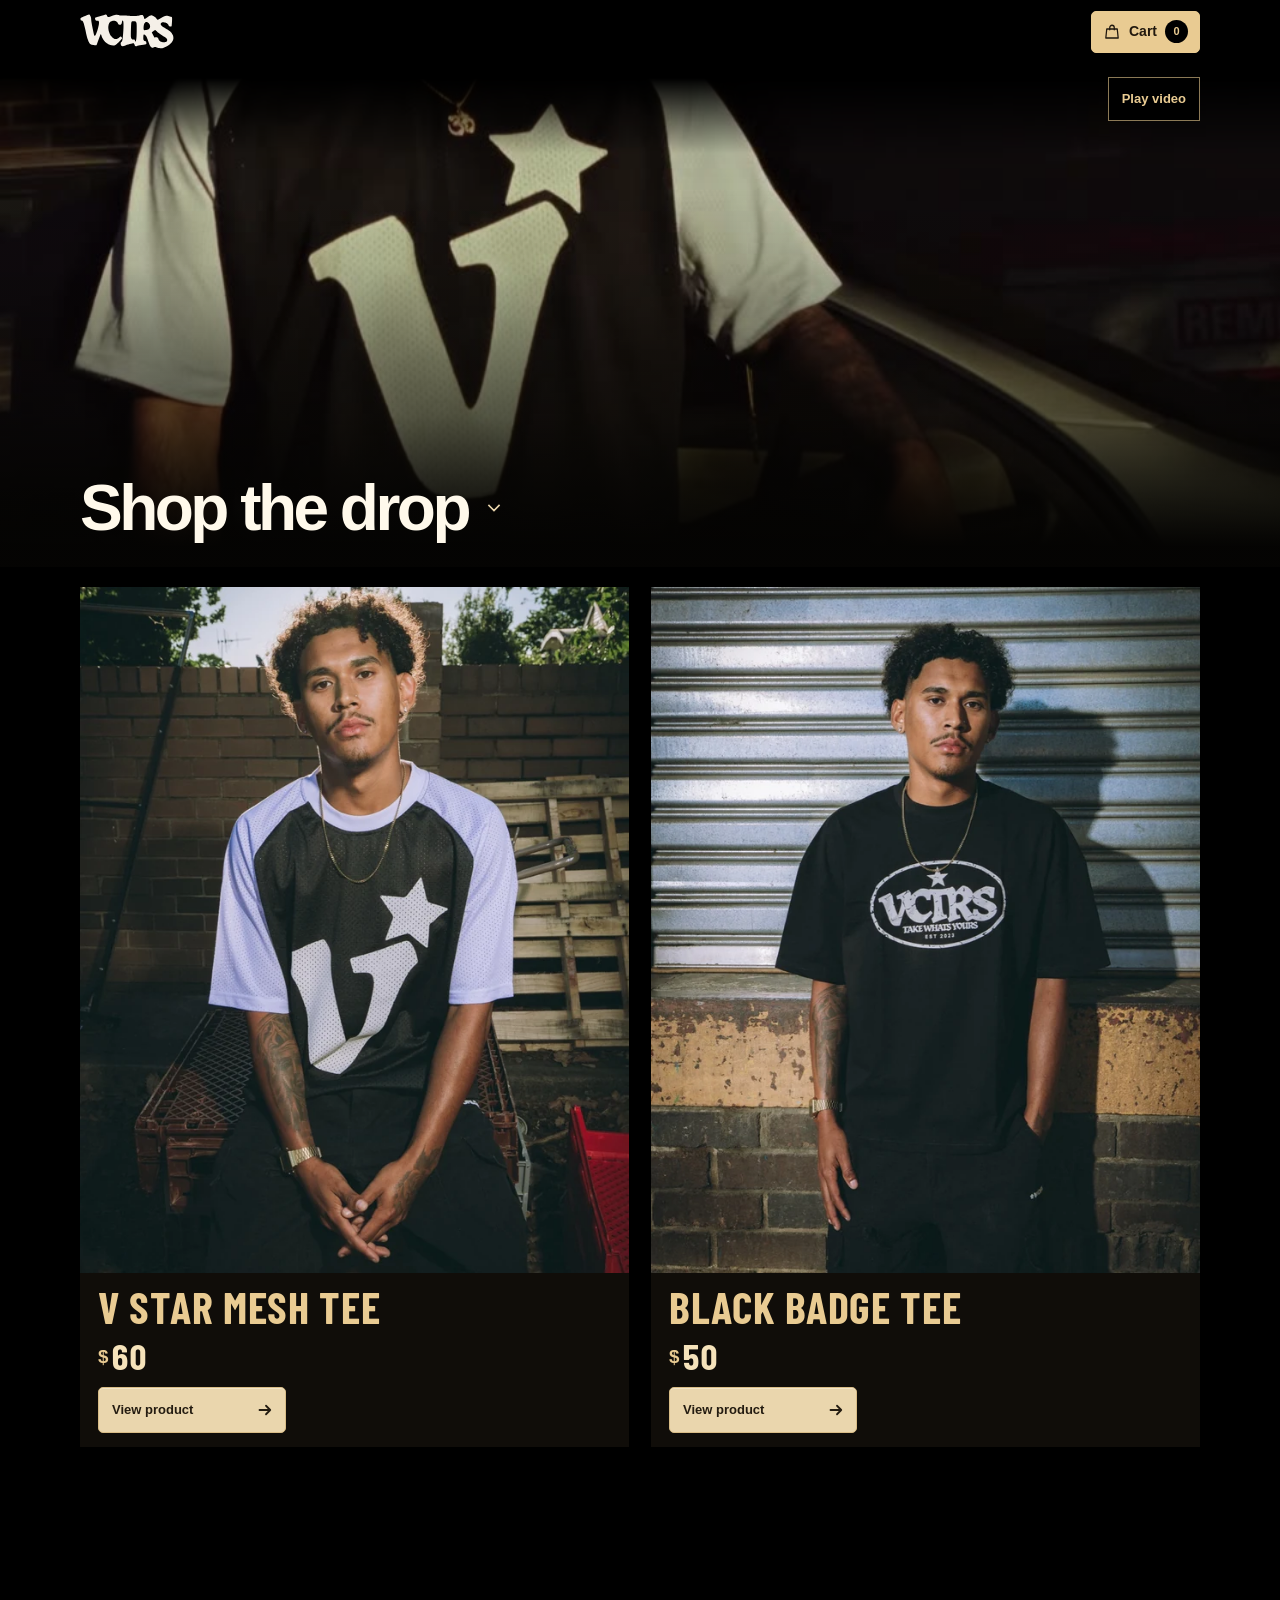
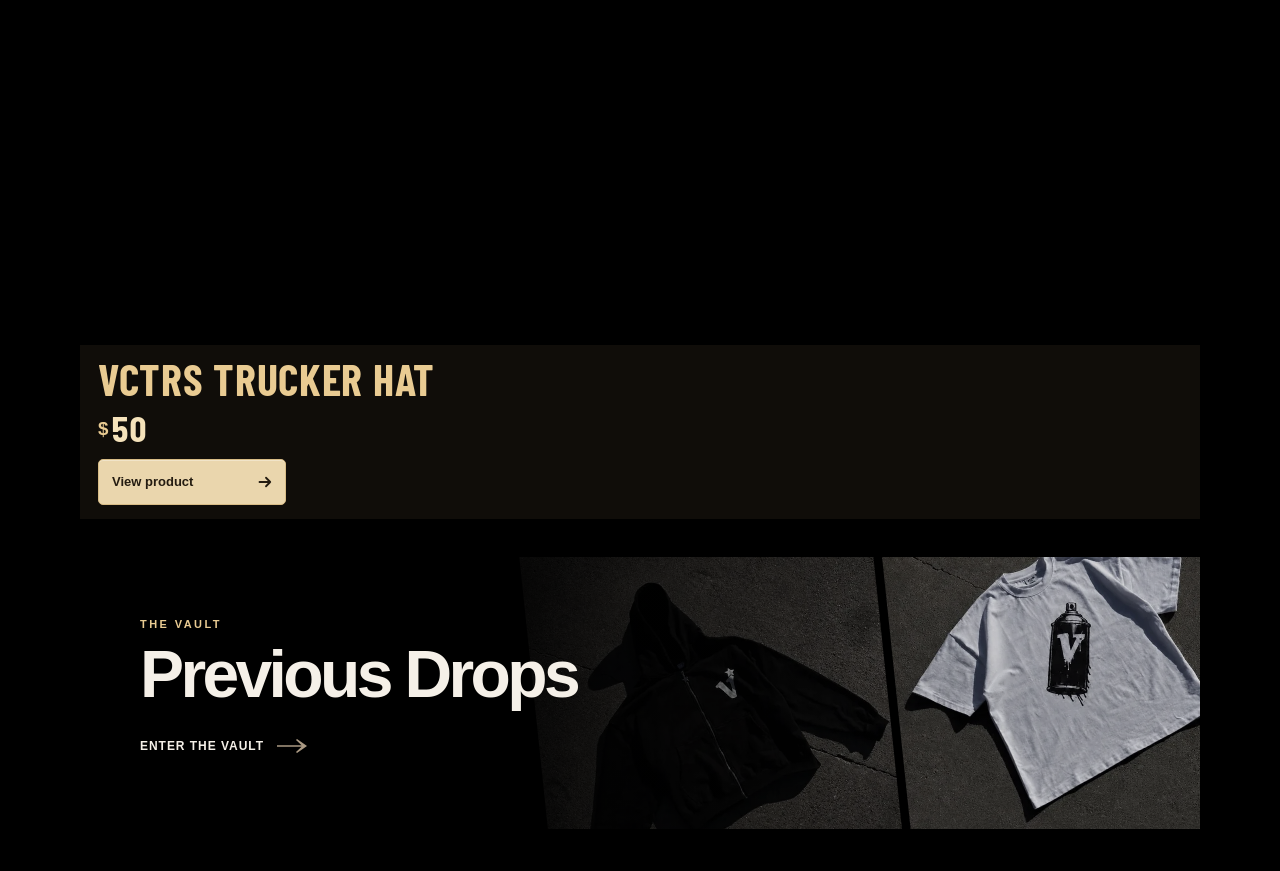
==== commit 4e6320a3: "Use a standalone bronze arrow for the Vault entrance" ====
--- a/tee-peek/index.html
+++ b/tee-peek/index.html
@@ -96,7 +96,7 @@
 }
 </style>
 <link rel="stylesheet" href="gold-stamp.css">
-<link rel="stylesheet" href="release-preview.css?v=34">
+<link rel="stylesheet" href="release-preview.css?v=39">
 <script>
   if (new URLSearchParams(location.search).get('controls') === 'clean') {
     const styles = document.createElement('link');
@@ -166,7 +166,7 @@
       <div class="vault-copy">
         <p class="kicker">The Vault</p>
         <h2 id="vault-heading">Previous Drops</h2>
-        <span class="vault-action" id="vault-action">Enter the Vault <svg class="action-arrow" aria-hidden="true"><use href="#arrow-right"/></svg></span>
+        <span class="vault-action" id="vault-action">Enter the Vault <svg class="action-arrow" viewBox="0 0 32 16" aria-hidden="true"><path d="M1 7.2h24.6L20 2.1l1-1.1L31 8l-10 7-1-1.1 5.6-5.1H1z"/></svg></span>
       </div>
     </a>
   </footer>
--- a/tee-peek/release-preview.css
+++ b/tee-peek/release-preview.css
@@ -76,14 +76,17 @@
   text-shadow: none;
 }
 html.gold-stamp #previous-drops .vault-action .action-arrow {
-  width: 30px;
-  height: 30px;
-  padding: 6px;
-  color: #e9cb92;
-  border: 1px solid #a58e64;
-  border-radius: 50%;
+  width: 32px;
+  height: 16px;
+  color: #aa9983;
+  fill: currentColor;
+  stroke: none;
 }
-html.gold-stamp #previous-drops .vault-link:is(:hover, :focus-visible) .action-arrow {
-  background: #e9cb92;
-  color: #21180e;
+@media (prefers-reduced-motion: no-preference) {
+  html.gold-stamp #previous-drops .vault-action .action-arrow {
+    transition: transform 180ms ease-out;
+  }
+  html.gold-stamp #previous-drops .vault-link:is(:hover, :focus-visible) .action-arrow {
+    transform: translateX(3px);
+  }
 }
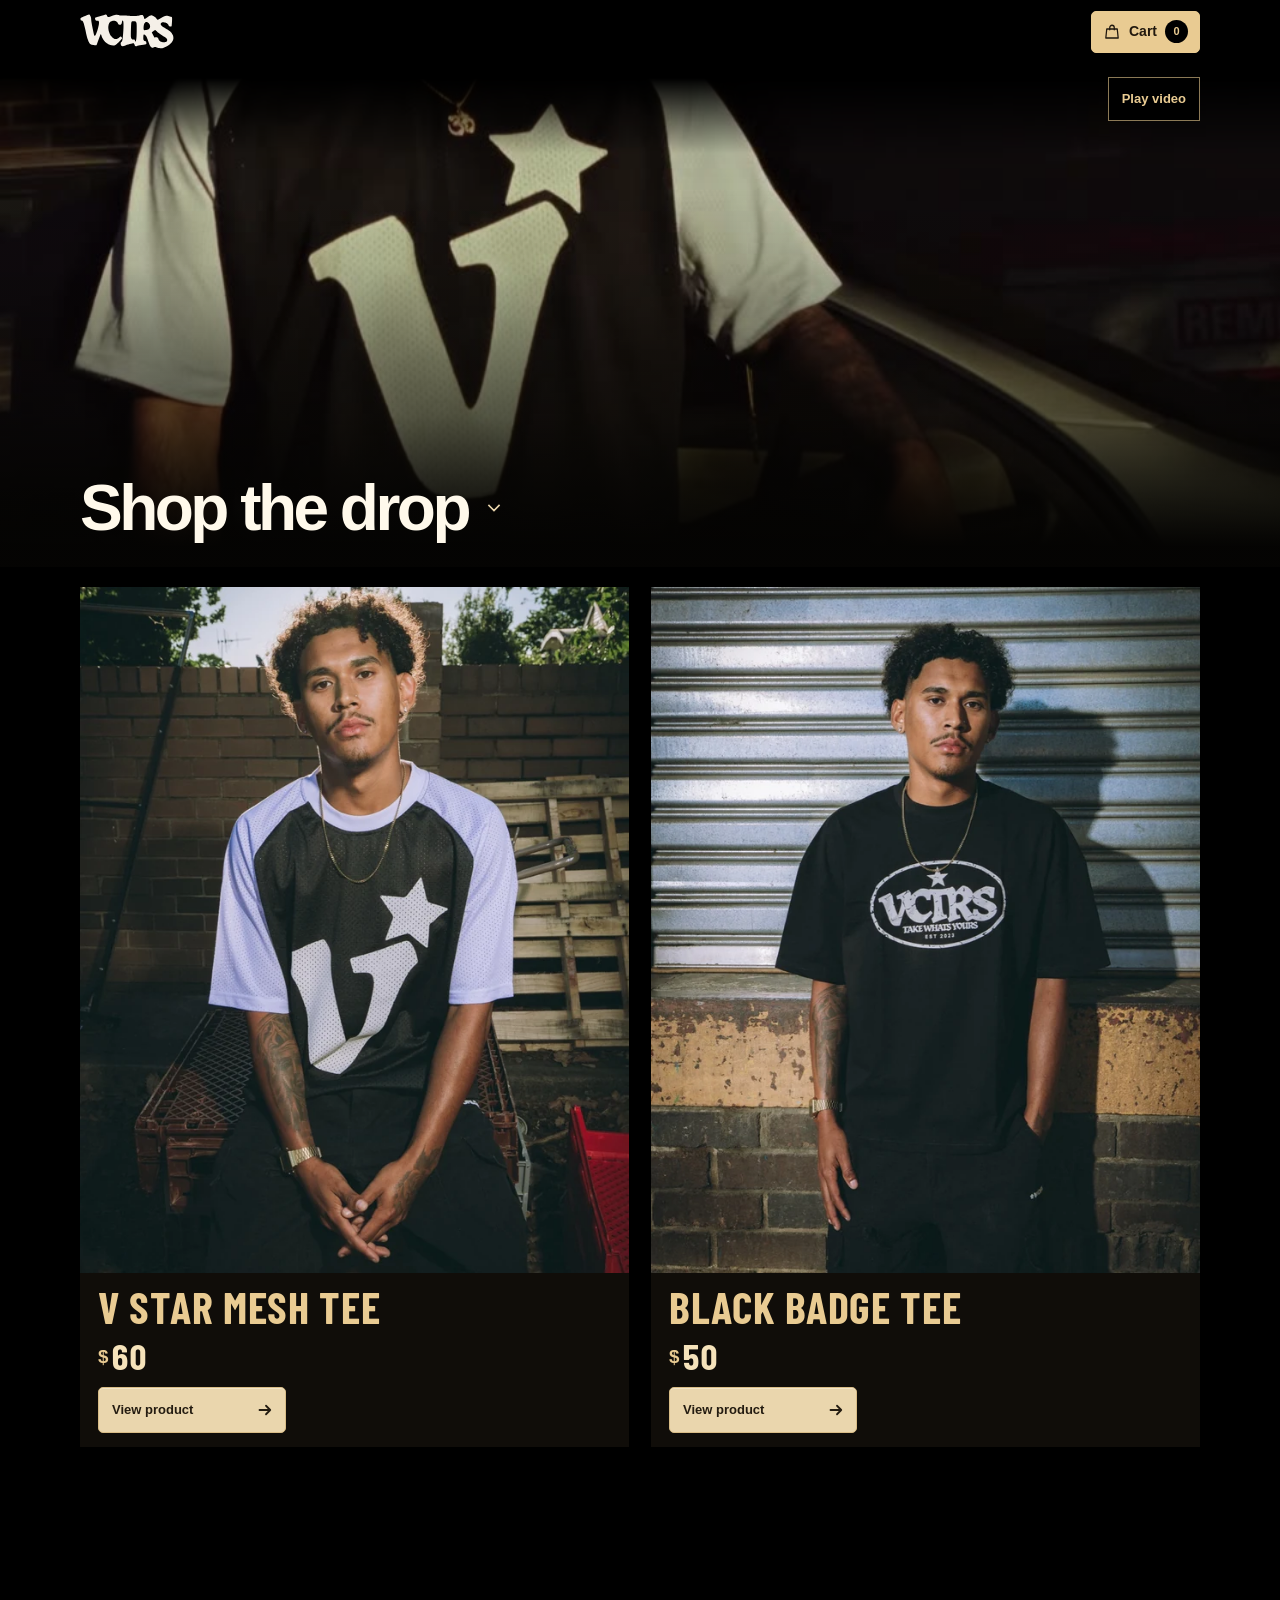
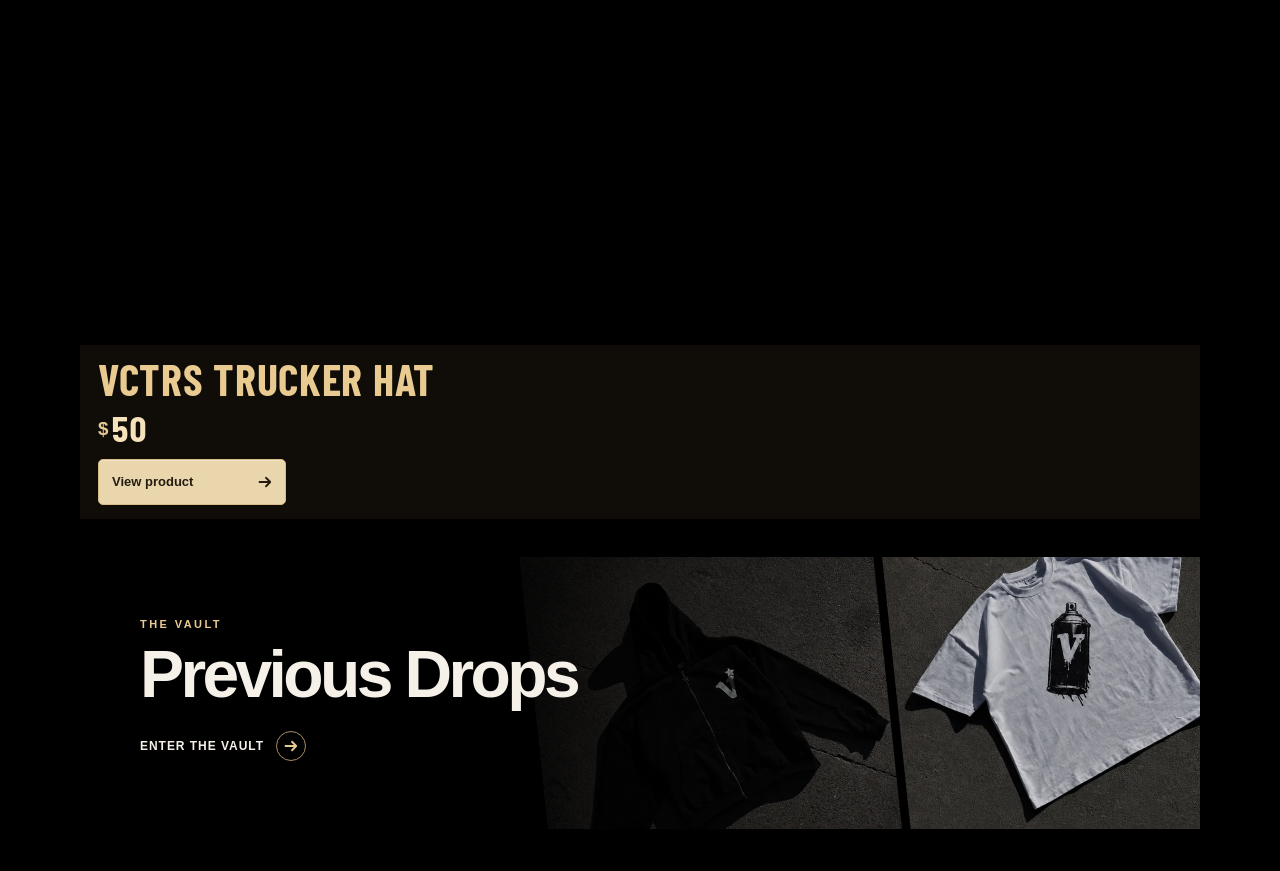
==== commit 969bcdd9: "Restore the circled arrow on Enter the Vault" ====
--- a/tee-peek/index.html
+++ b/tee-peek/index.html
@@ -96,7 +96,7 @@
 }
 </style>
 <link rel="stylesheet" href="gold-stamp.css">
-<link rel="stylesheet" href="release-preview.css?v=39">
+<link rel="stylesheet" href="release-preview.css?v=34">
 <script>
   if (new URLSearchParams(location.search).get('controls') === 'clean') {
     const styles = document.createElement('link');
@@ -166,7 +166,7 @@
       <div class="vault-copy">
         <p class="kicker">The Vault</p>
         <h2 id="vault-heading">Previous Drops</h2>
-        <span class="vault-action" id="vault-action">Enter the Vault <svg class="action-arrow" viewBox="0 0 32 16" aria-hidden="true"><path d="M1 7.2h24.6L20 2.1l1-1.1L31 8l-10 7-1-1.1 5.6-5.1H1z"/></svg></span>
+        <span class="vault-action" id="vault-action">Enter the Vault <svg class="action-arrow" aria-hidden="true"><use href="#arrow-right"/></svg></span>
       </div>
     </a>
   </footer>
--- a/tee-peek/release-preview.css
+++ b/tee-peek/release-preview.css
@@ -76,17 +76,14 @@
   text-shadow: none;
 }
 html.gold-stamp #previous-drops .vault-action .action-arrow {
-  width: 32px;
-  height: 16px;
-  color: #aa9983;
-  fill: currentColor;
-  stroke: none;
+  width: 30px;
+  height: 30px;
+  padding: 6px;
+  color: #e9cb92;
+  border: 1px solid #a58e64;
+  border-radius: 50%;
 }
-@media (prefers-reduced-motion: no-preference) {
-  html.gold-stamp #previous-drops .vault-action .action-arrow {
-    transition: transform 180ms ease-out;
-  }
-  html.gold-stamp #previous-drops .vault-link:is(:hover, :focus-visible) .action-arrow {
-    transform: translateX(3px);
-  }
+html.gold-stamp #previous-drops .vault-link:is(:hover, :focus-visible) .action-arrow {
+  background: #e9cb92;
+  color: #21180e;
 }
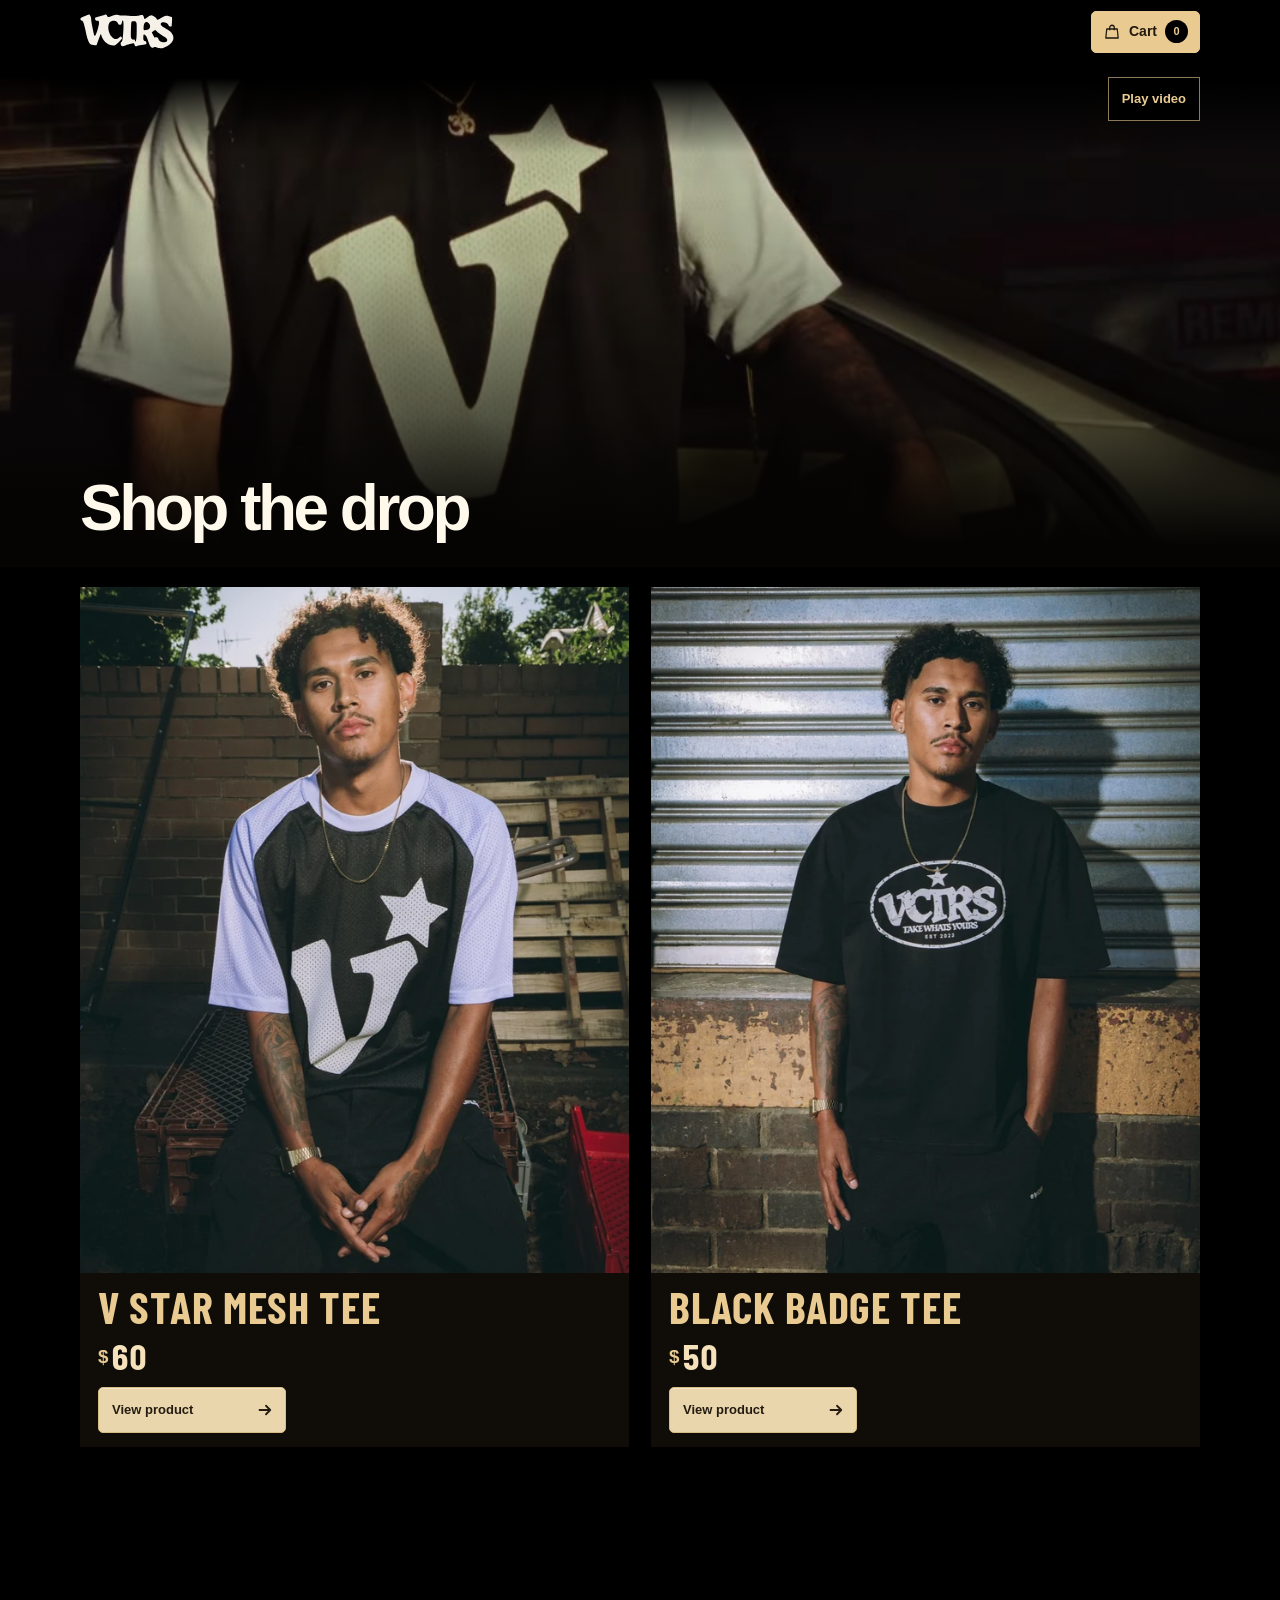
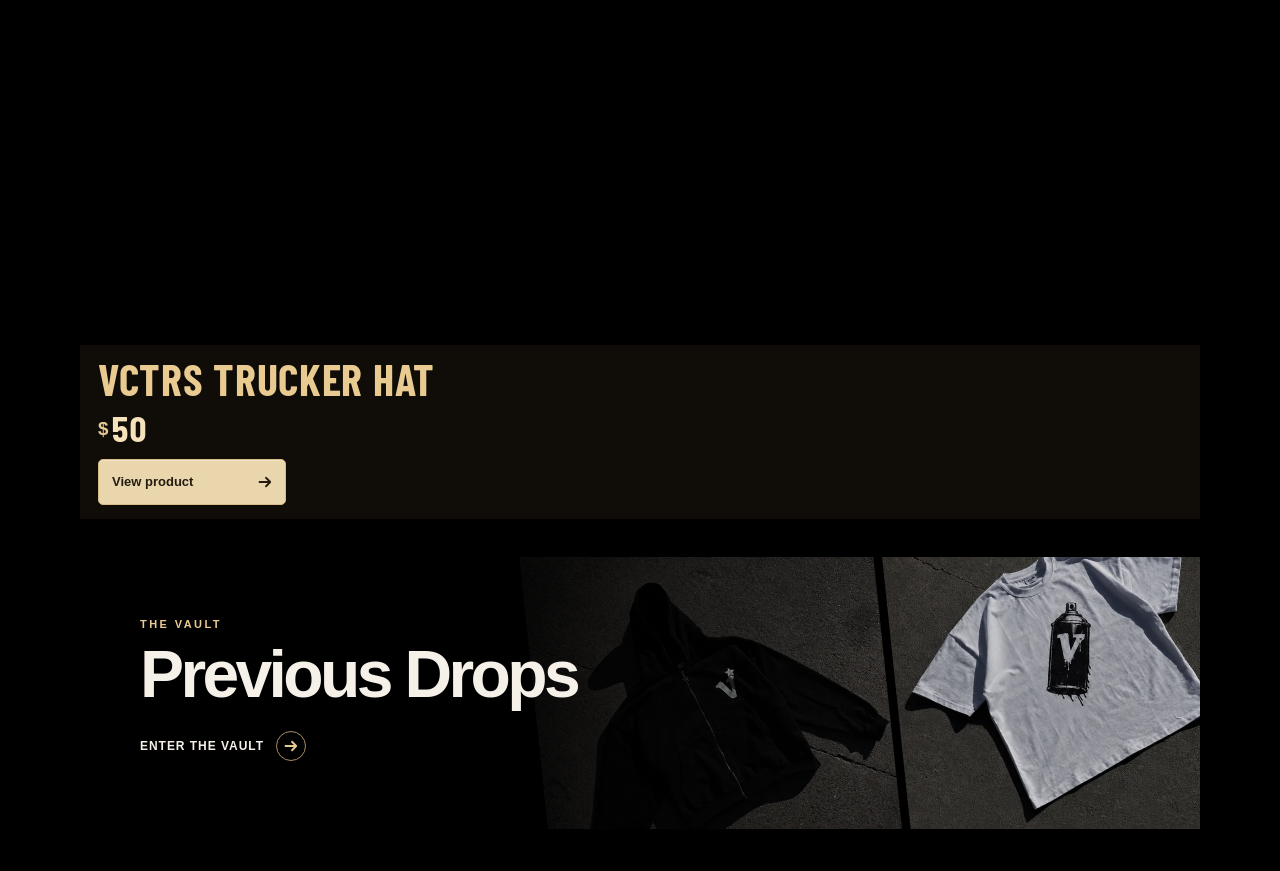
==== commit cb5d63ad: "Present Shop the drop as a plain campaign heading" ====
--- a/tee-peek/index.html
+++ b/tee-peek/index.html
@@ -31,14 +31,6 @@
 .campaign-play:hover{background:var(--gold);color:#21180e}
 h1,h2,h3,p{margin:0}
 h1{font:900 clamp(56px,11vw,142px)/.84 Arial,sans-serif;letter-spacing:-.085em;text-transform:uppercase;margin:7px 0 16px;text-shadow:0 2px 20px #0005}
-.scroll-link{display:inline-flex;align-items:center;gap:14px;min-height:50px;font-size:11px;font-weight:700;text-decoration:none;text-transform:uppercase;letter-spacing:.16em;padding:0 3px 0 0}
-.drop-cue{display:grid;place-items:center;width:45px;height:45px;color:var(--gold)}
-.drop-cue svg{width:28px;height:28px;fill:none;stroke:currentColor;stroke-width:2.6;stroke-linecap:square;stroke-linejoin:miter;transform:scaleX(1.35)}
-.scroll-link:is(:hover,:focus-visible) .drop-cue{color:#ffe2ac}
-@media(prefers-reduced-motion:no-preference){
- body:not(.opening) .drop-cue svg{animation:drop-nudge 820ms ease-out 2}
- @keyframes drop-nudge{0%,100%{transform:translateY(0) scaleX(1.35)}45%{transform:translateY(6px) scaleX(1.5)}}
-}
 .products{padding:20px 0 38px;scroll-margin-top:66px}
 .cards{display:grid;grid-template-columns:repeat(2,minmax(0,1fr));gap:clamp(10px,2vw,22px)}
 .card{min-width:0;background:#000;border:0}
@@ -96,12 +88,12 @@
 }
 </style>
 <link rel="stylesheet" href="gold-stamp.css">
-<link rel="stylesheet" href="release-preview.css?v=34">
+<link rel="stylesheet" href="release-preview.css?v=44">
 <script>
   if (new URLSearchParams(location.search).get('controls') === 'clean') {
     const styles = document.createElement('link');
     styles.rel = 'stylesheet';
-    styles.href = 'product-controls.css?v=38';
+    styles.href = 'product-controls.css?v=43';
     document.head.append(styles);
   }
 </script>
@@ -130,7 +122,7 @@
       <video id="campaign" data-src="assets/optimized/nov7-reel-trimmed-wide.mp4" data-compact-src="assets/optimized/nov7-reel-trimmed-compact.mp4" poster="assets/optimized/nov7-reel-poster.jpg" muted playsinline loop preload="none" aria-hidden="true"></video>
       <button class="campaign-play" type="button" hidden>Play video</button>
       <div class="campaign-copy wrap">
-        <h1 id="drop-title"><a class="scroll-link" href="#products">Shop the drop <span class="drop-cue" aria-hidden="true"><svg viewBox="0 0 24 24"><path d="m6 9 6 6 6-6"/></svg></span></a></h1>
+        <h1 id="drop-title" tabindex="-1">Shop the drop</h1>
       </div>
     </section>
     <section id="products" class="products wrap" aria-label="New drop products">
@@ -328,7 +320,7 @@
 function hideCampaignPlay(){
   clearTimeout(campaignStartTimer);
   if (document.activeElement === campaignPlay) {
-    document.querySelector('.scroll-link').focus({preventScroll:true});
+    document.querySelector('#drop-title').focus({preventScroll:true});
   }
   campaignPlay.hidden = true;
 }
@@ -420,6 +412,6 @@
   else if (campaignVisible && opener.hidden) playCampaign();
 });
 </script>
-<script src="shop.js?v=37"></script>
+<script src="shop.js?v=43"></script>
 </body>
 </html>
--- a/tee-peek/release-preview.css
+++ b/tee-peek/release-preview.css
@@ -30,7 +30,7 @@
   .stamp-card .view-icon { transition: transform .18s ease-out; }
   .stamp-card .product-open:hover .view-icon { transform: translateX(2px); }
 }
-/* One linked headline over the campaign film. */
+/* Headline over the campaign film. */
 .campaign::after {
   content: "";
   position: absolute;
@@ -39,22 +39,17 @@
   pointer-events: none;
 }
 .campaign-copy { width: min(1120px, calc(100% - 40px)); padding-bottom: 22px; }
-#drop-title { margin: 0; font: inherit; letter-spacing: normal; text-shadow: none; text-transform: none; }
-.campaign-copy .scroll-link {
-  display: inline-flex;
-  align-items: center;
-  gap: 13px;
+#drop-title {
+  margin: 0;
   padding: 3px 0;
-  min-height: 50px;
   color: #fff9eb;
   font: 700 clamp(36px, 10vw, 64px)/1.05 Arial, sans-serif;
   letter-spacing: -.055em;
   text-transform: none;
+  text-shadow: none;
 }
-.campaign-copy .drop-cue { width: 26px; height: 26px; color: #ead6ad; }
-body .campaign-copy .drop-cue svg { width: 20px; height: 20px; transform: none; animation: none; stroke-width: 2; }
 @media (prefers-reduced-motion: no-preference) {
-  body:not(.opening) .campaign-copy .scroll-link { animation: shop-reveal .65s .14s cubic-bezier(.18,.72,.18,1) backwards; }
+  body:not(.opening) #drop-title { animation: shop-reveal .65s .14s cubic-bezier(.18,.72,.18,1) backwards; }
   @keyframes shop-reveal { from { opacity: 0; transform: translateY(6px); } to { opacity: 1; transform: none; } }
 }
 
